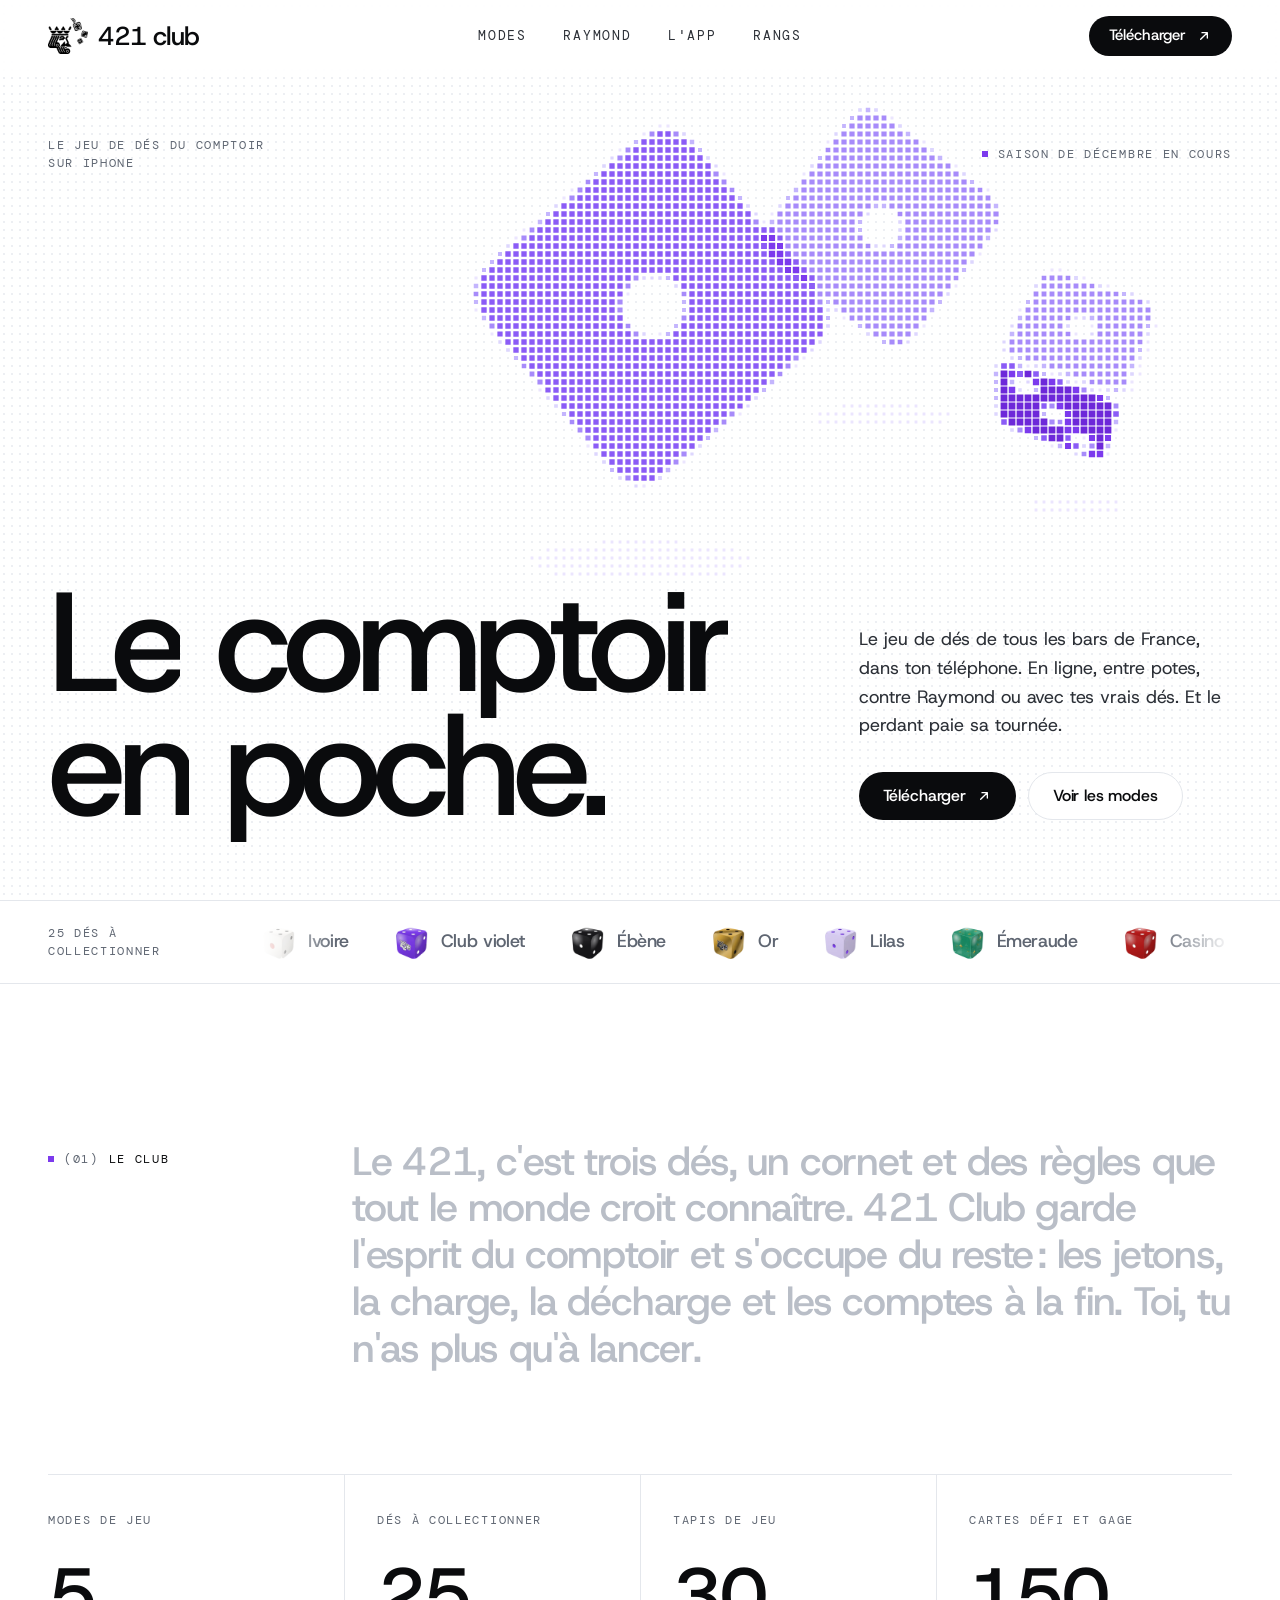
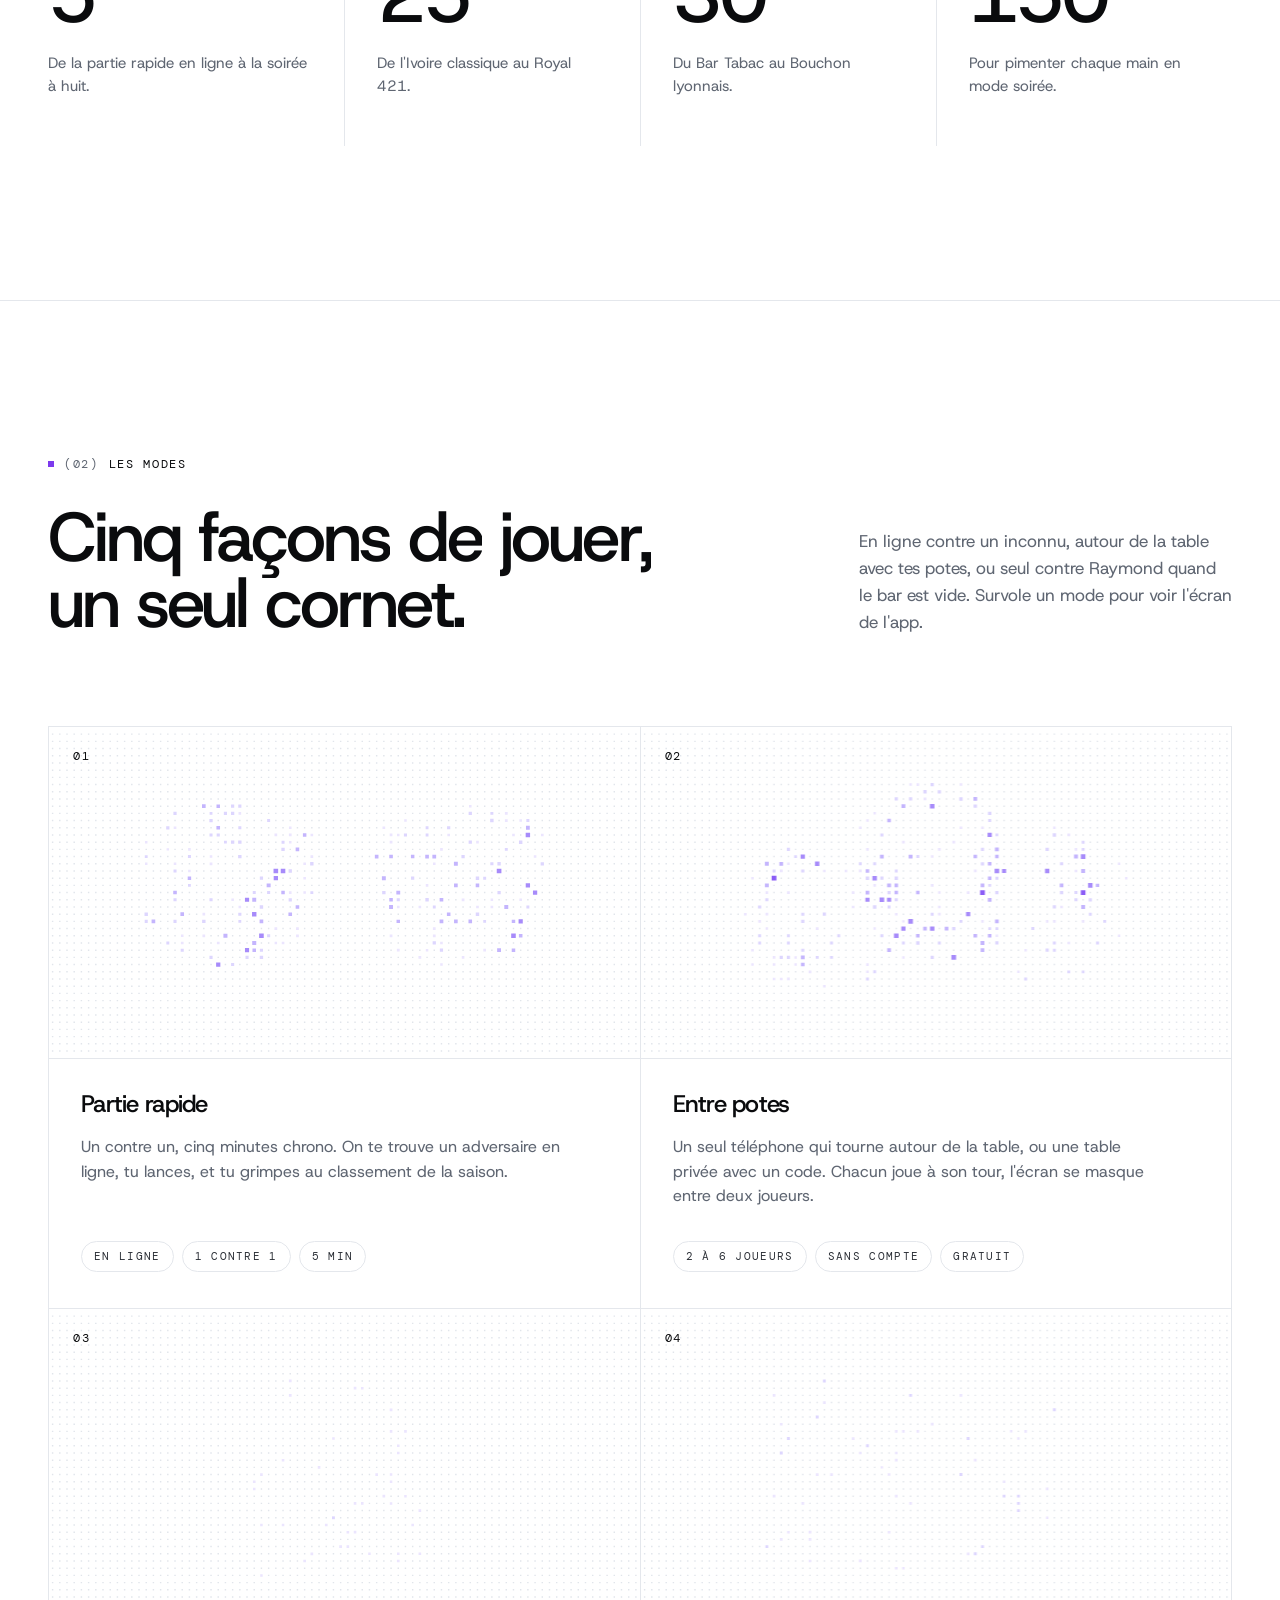
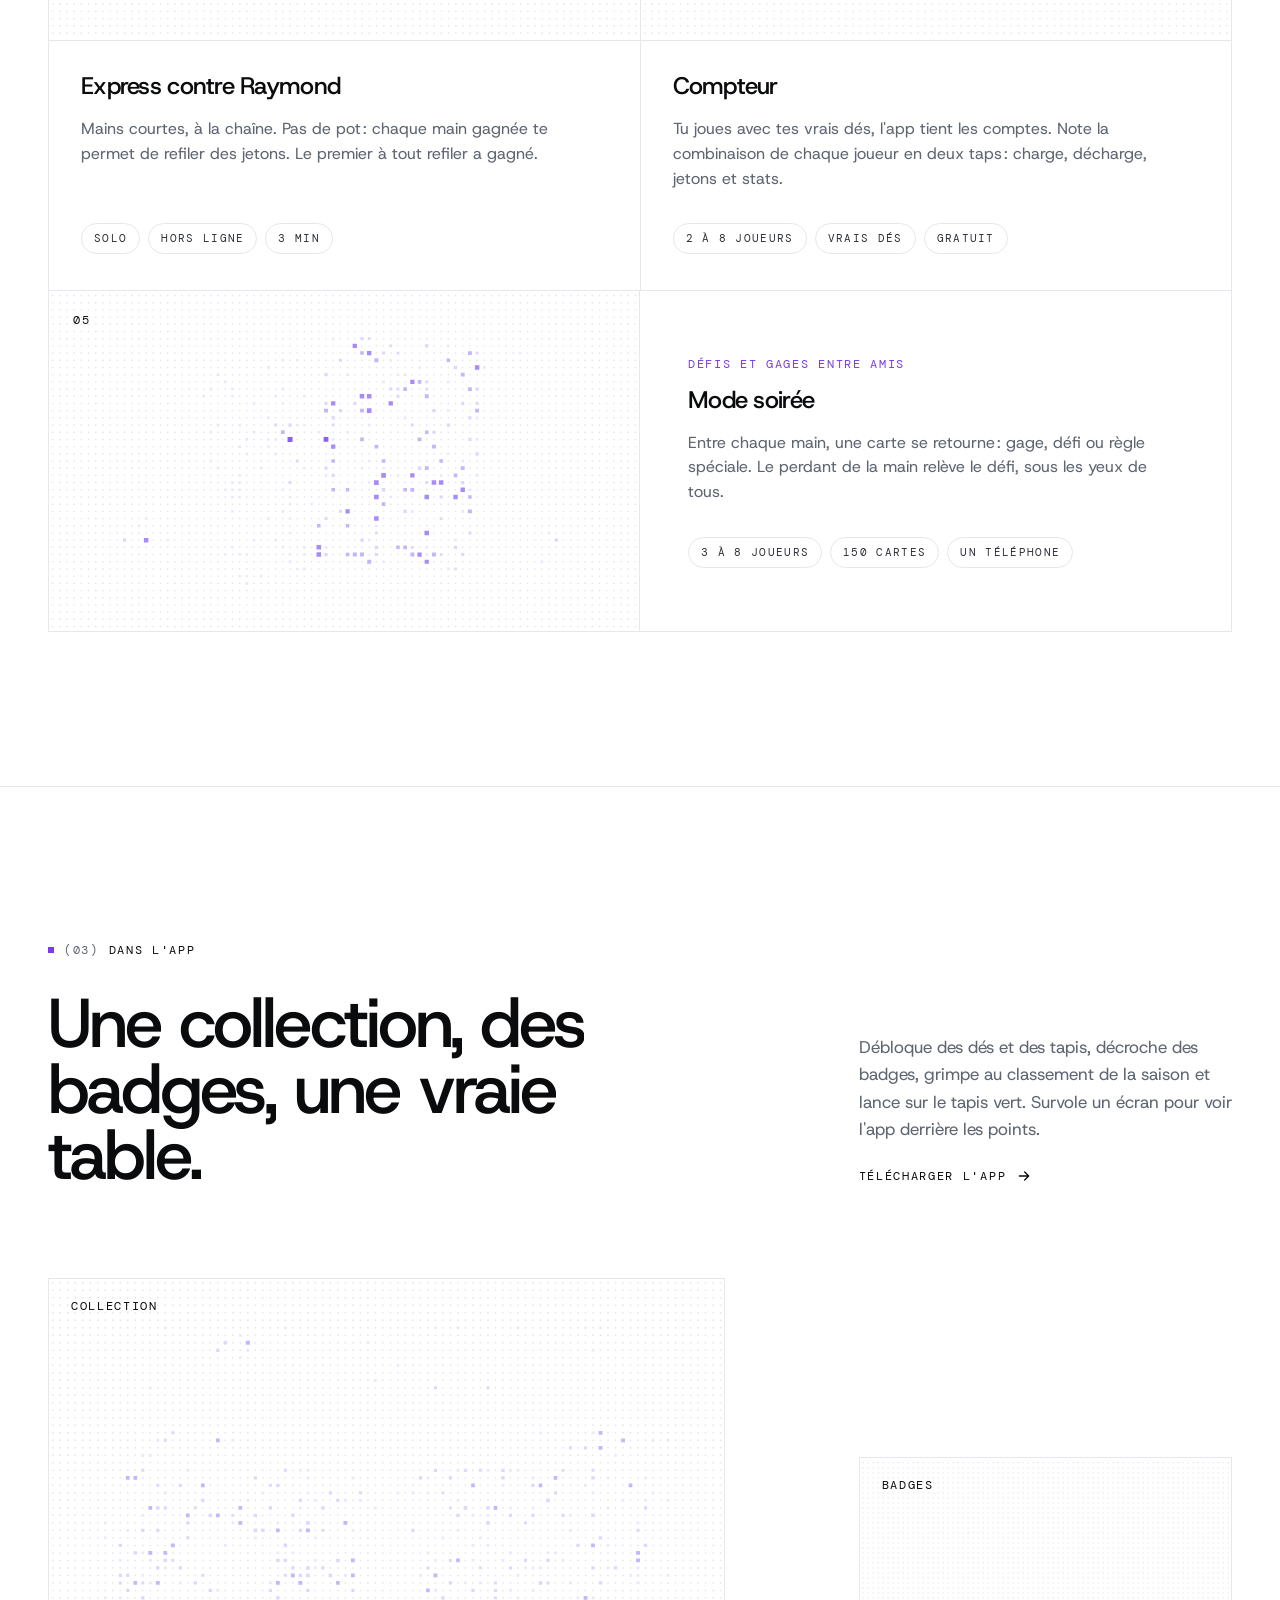
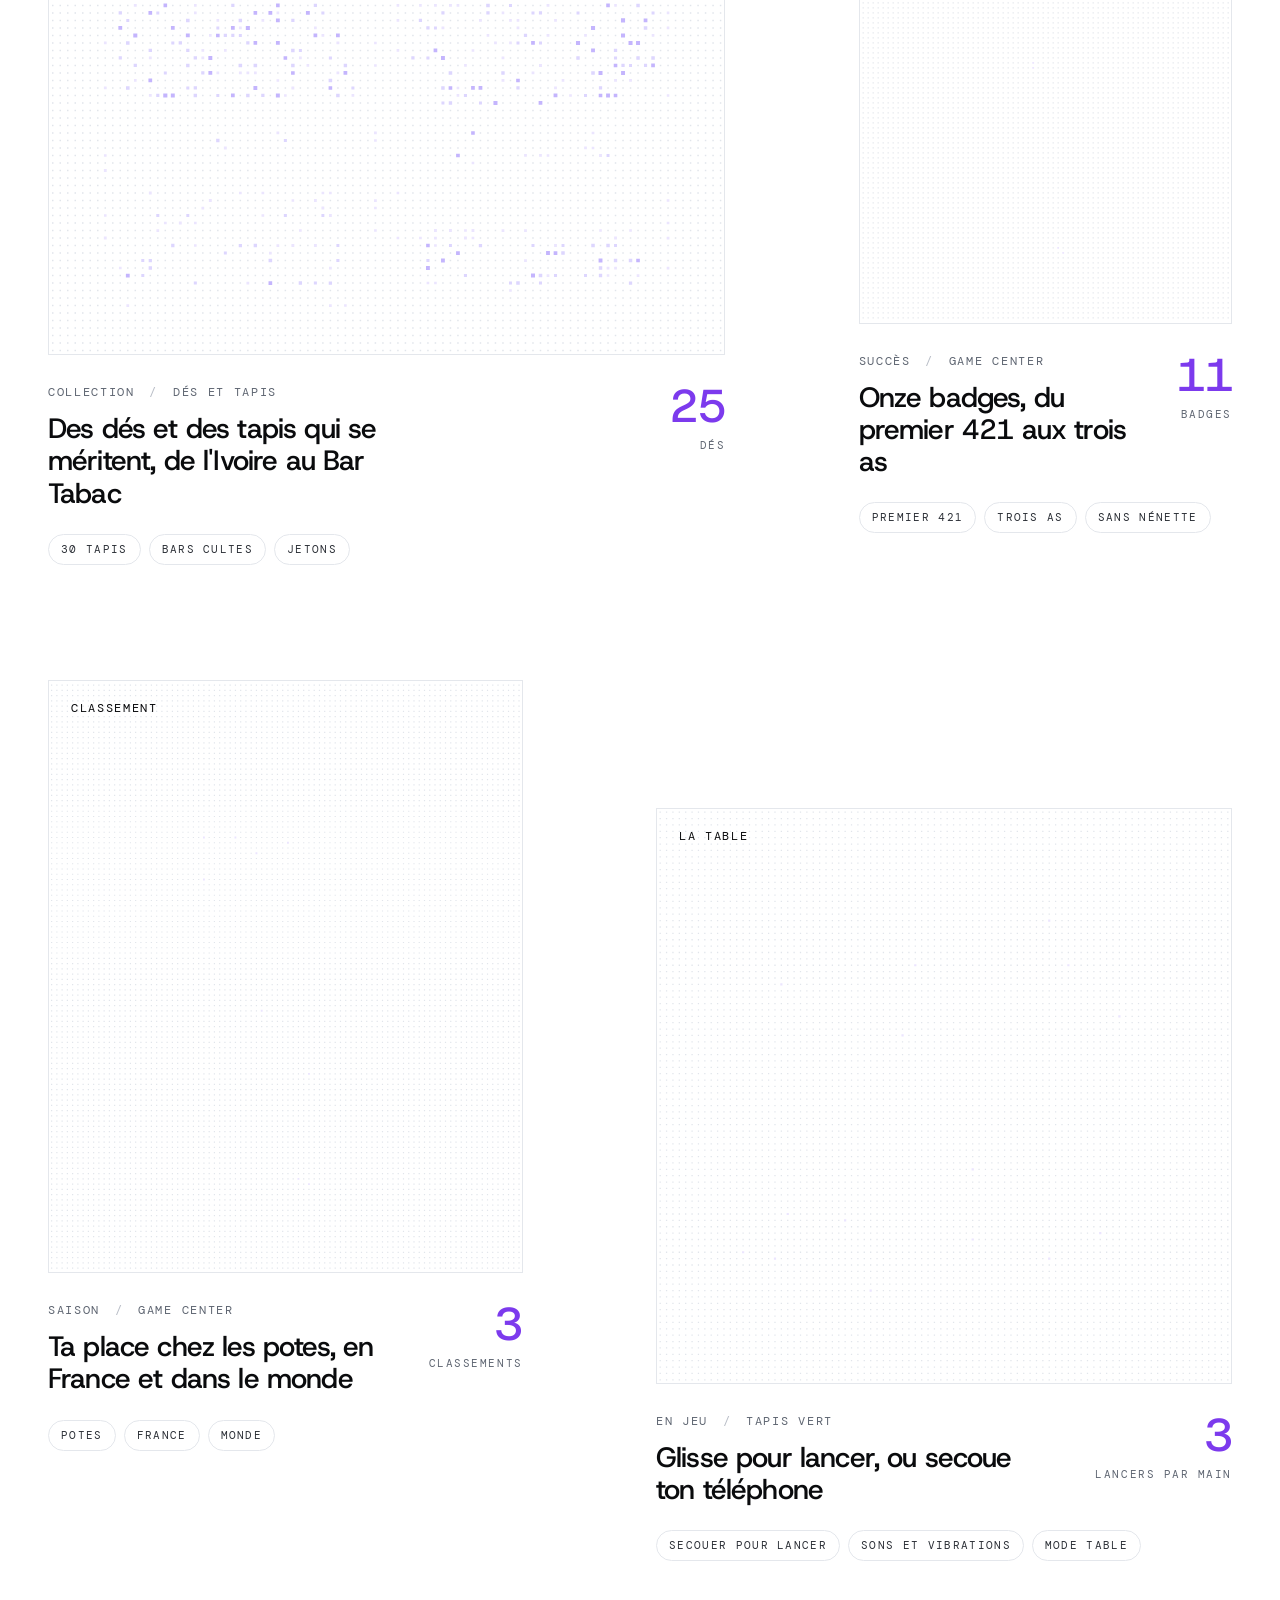
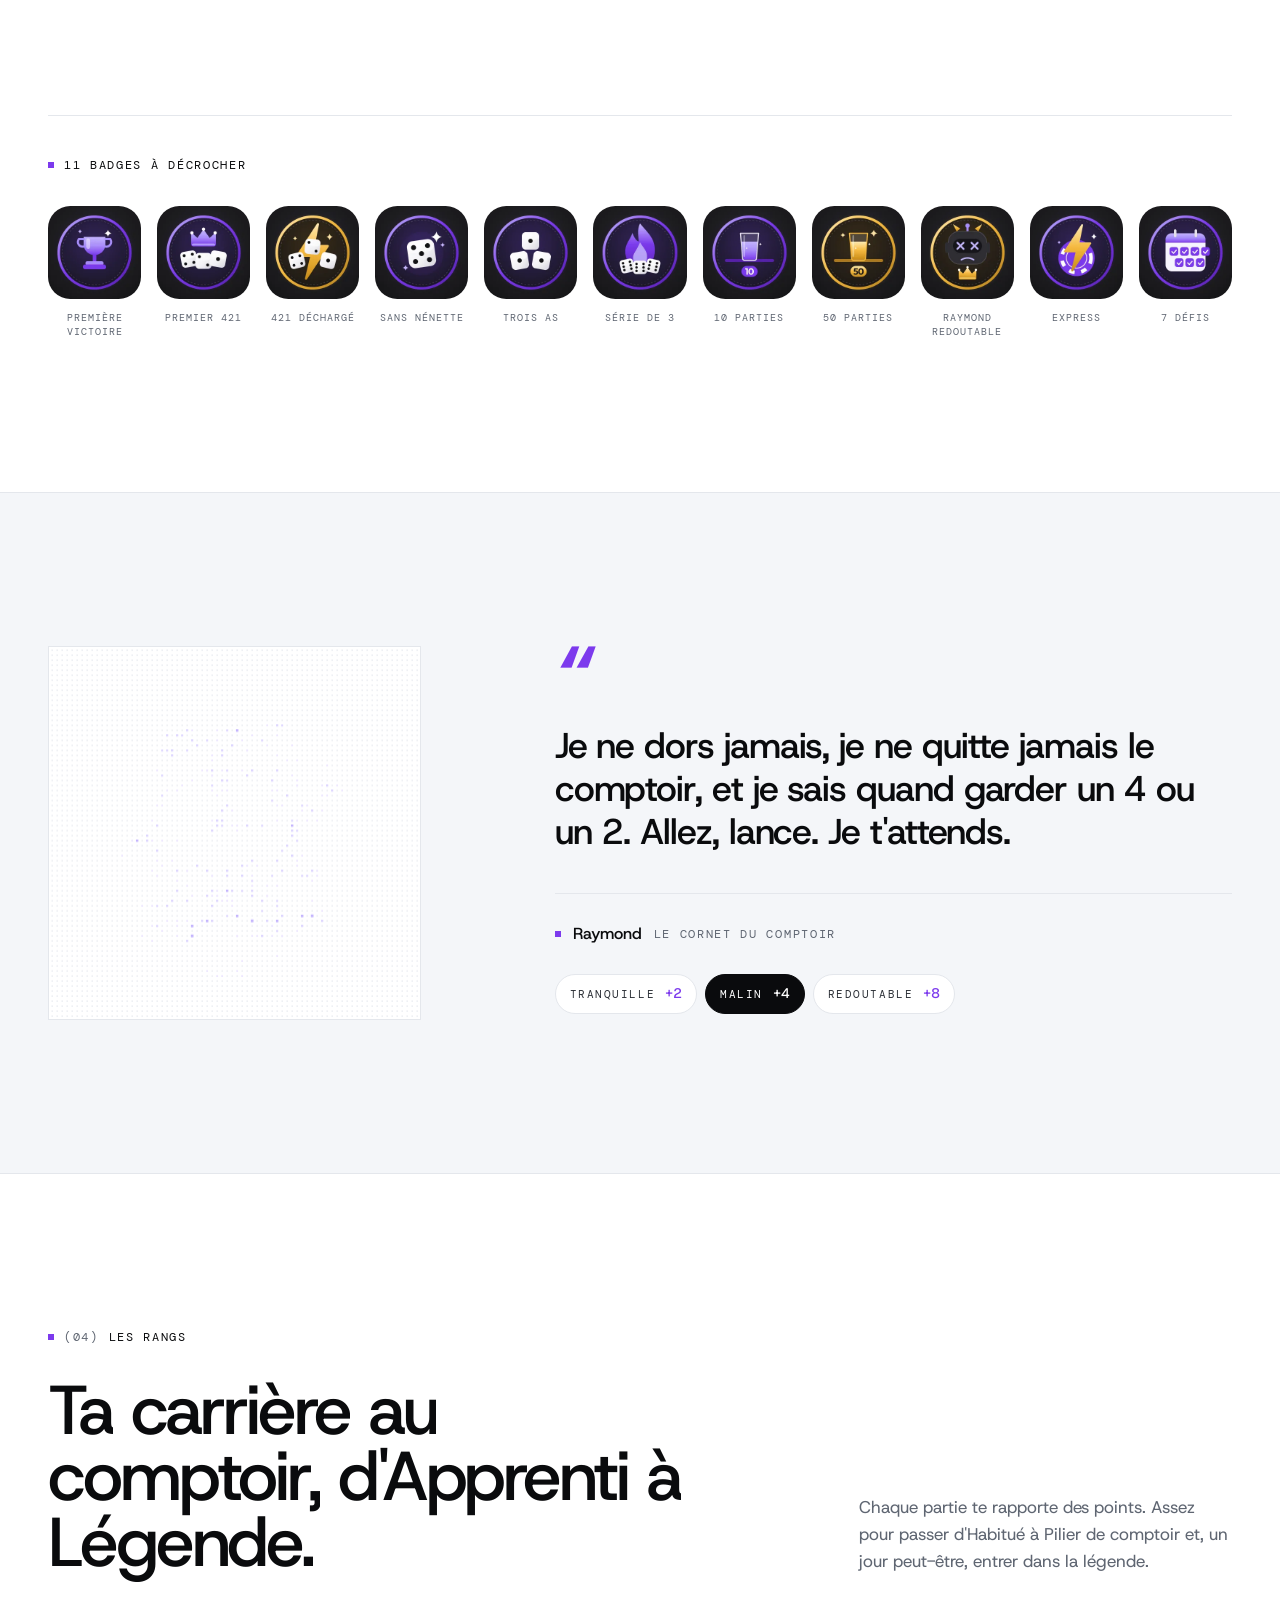
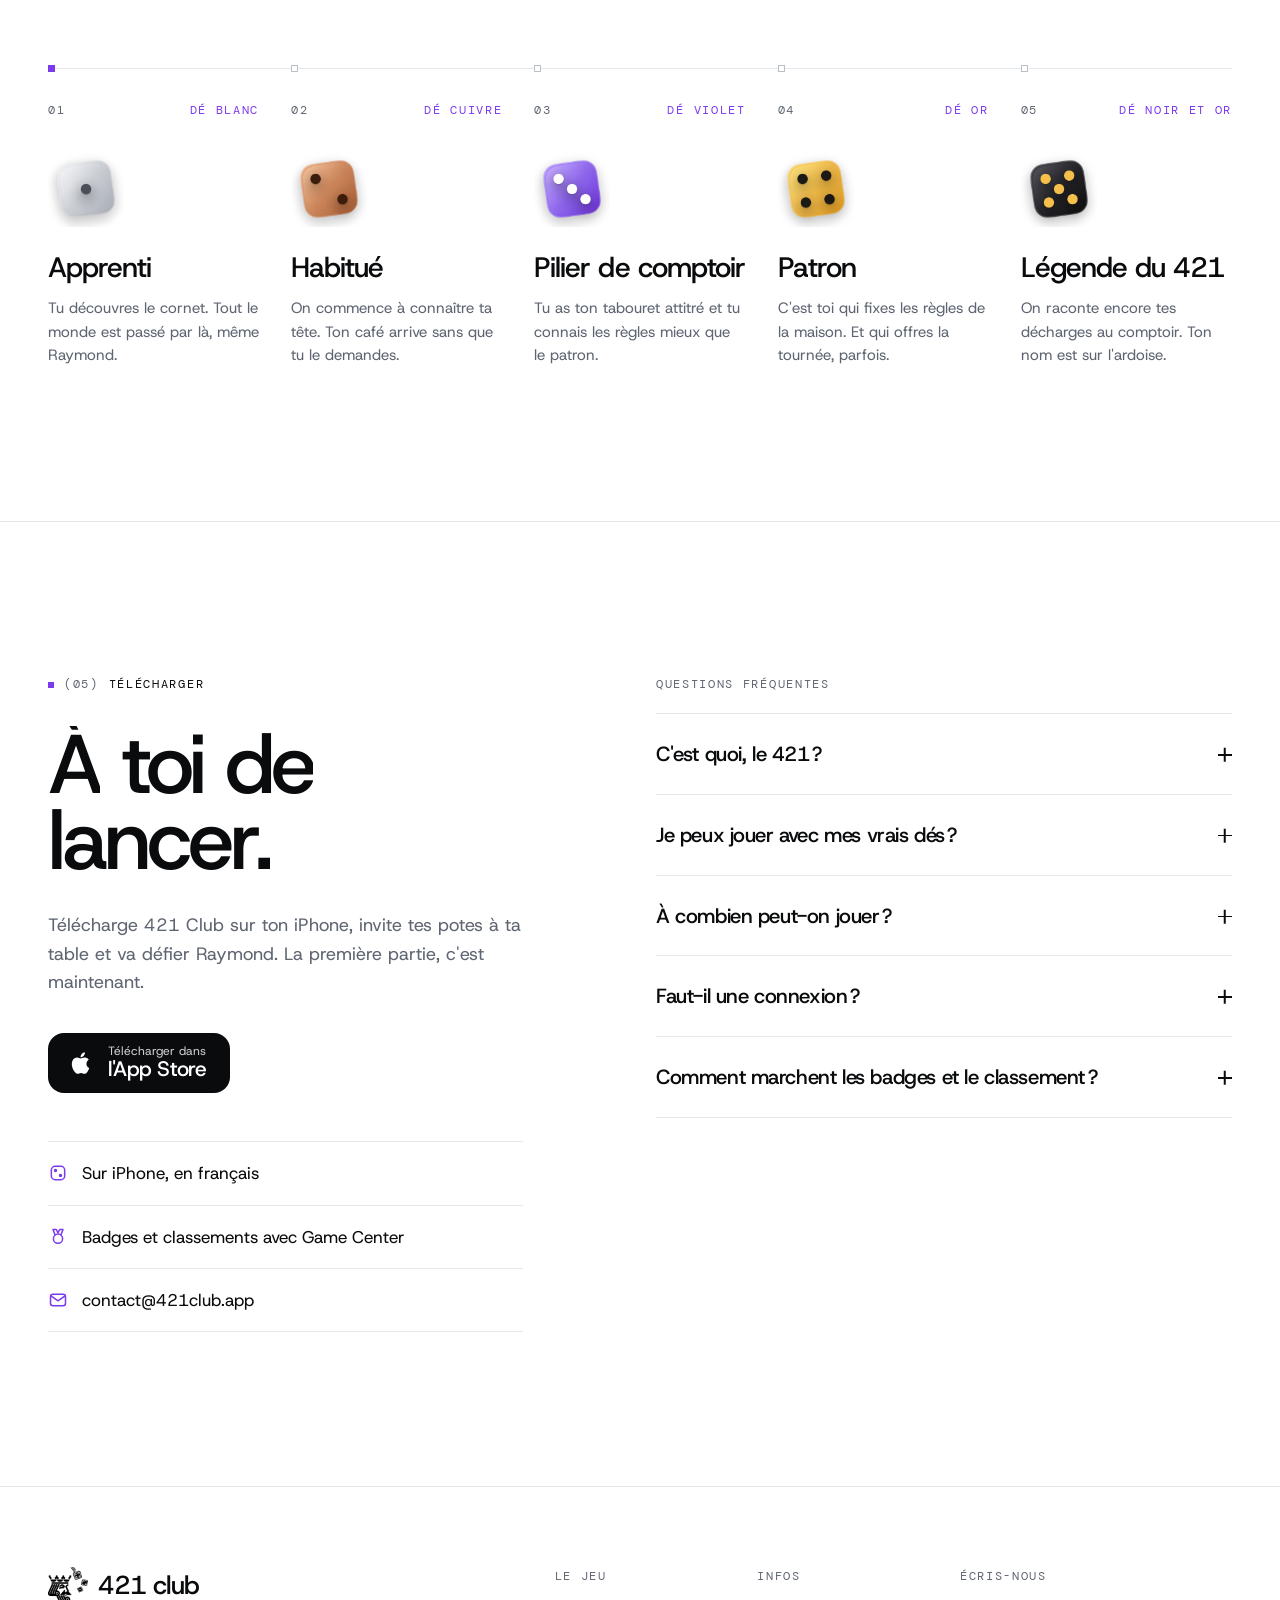
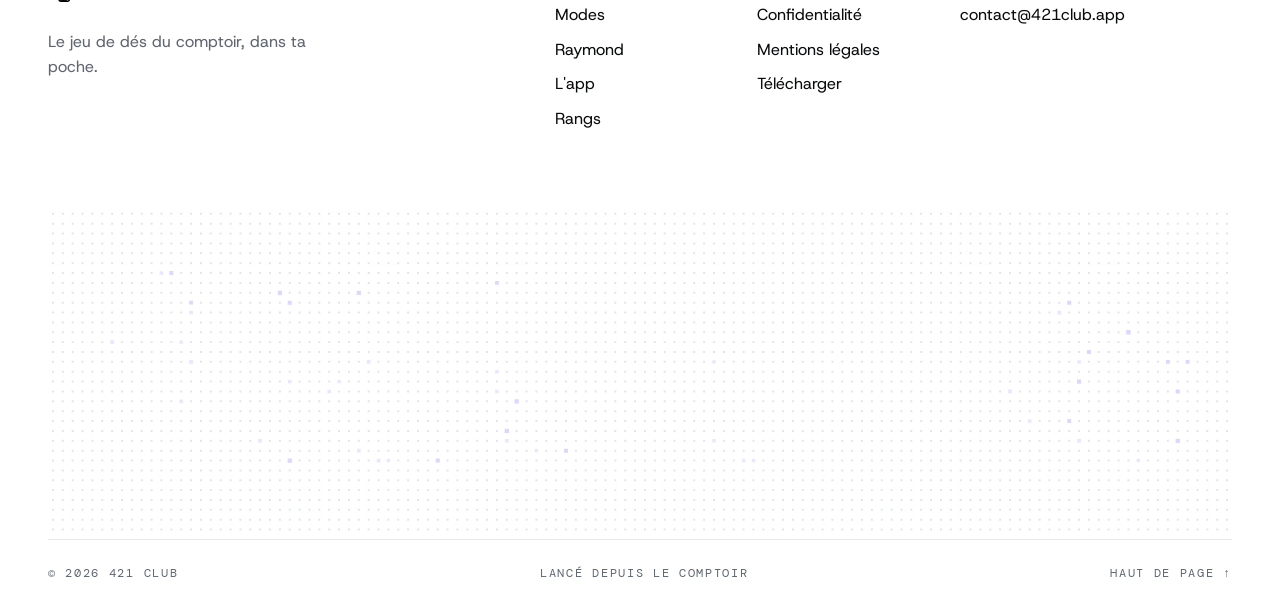
==== index.html @ b101fc60 "Site vitrine 421 Club Site statique basé sur la structure du template Onda : hero en dés 4-2-1 rendu" ====
<!DOCTYPE html>
<html lang="fr">
<head>
  <meta charset="utf-8">
  <meta name="viewport" content="width=device-width, initial-scale=1">
  <title>421 Club · Le jeu de dés du comptoir, dans ta poche</title>
  <meta name="description" content="421 Club, c'est le jeu de dés de tous les comptoirs de France sur iPhone. En ligne, entre potes, contre Raymond ou avec tes vrais dés.">
  <meta property="og:title" content="421 Club · Le comptoir en poche">
  <meta property="og:description" content="Le jeu de dés de tous les comptoirs de France, sur iPhone. En ligne, entre potes, contre Raymond ou avec tes vrais dés.">
  <meta property="og:type" content="website">
  <meta property="og:image" content="assets/img/og-icone.png">
  <meta name="twitter:card" content="summary_large_image">
  <meta name="theme-color" content="#ffffff">
  <link rel="icon" href="assets/img/favicon.png" type="image/png">
  <link rel="apple-touch-icon" href="assets/img/apple-touch-icon.png">
  <link rel="preconnect" href="https://fonts.googleapis.com">
  <link rel="preconnect" href="https://fonts.gstatic.com" crossorigin>
  <link href="https://fonts.googleapis.com/css2?family=DM+Mono:wght@400;500&family=Host+Grotesk:wght@400;500;600&display=swap" rel="stylesheet">
  <link rel="stylesheet" href="assets/css/style.css?v=5">
  <script>document.documentElement.classList.add('js')</script>
</head>
<body>

  <!-- ============ EN-TÊTE ============ -->
  <header class="site-header" id="header">
    <div class="container header-inner">
      <a href="#top" class="brand" aria-label="421 Club, retour en haut">
        <img src="assets/img/logo-421.webp" alt="" width="40" height="35">
        <span>421 club</span>
      </a>
      <nav aria-label="Principale" class="nav-main">
        <a href="#modes">Modes</a>
        <a href="#raymond">Raymond</a>
        <a href="#app">L'app</a>
        <a href="#rangs">Rangs</a>
      </nav>
      <a href="#telecharger" class="btn btn-dark btn-sm header-cta">
        Télécharger
        <svg viewBox="0 0 24 24" aria-hidden="true"><path d="M7 17L17 7M9 7h8v8"/></svg>
      </a>
      <button class="menu-toggle" aria-expanded="false" aria-controls="mobile-nav" aria-label="Ouvrir le menu">
        <span></span><span></span>
      </button>
    </div>
    <nav aria-label="Mobile" class="nav-mobile" id="mobile-nav">
      <a href="#modes">Modes</a>
      <a href="#raymond">Raymond</a>
      <a href="#app">L'app</a>
      <a href="#rangs">Rangs</a>
      <a href="#telecharger" class="btn btn-dark">Télécharger
        <svg viewBox="0 0 24 24" aria-hidden="true"><path d="M7 17L17 7M9 7h8v8"/></svg>
      </a>
    </nav>
  </header>

  <main>

    <!-- ============ HERO ============ -->
    <section id="top" class="hero">
      <canvas class="ht hero-canvas" data-ht="hero" aria-hidden="true"></canvas>
      <div class="container hero-inner">
        <div class="hero-meta">
          <p class="mono">Le jeu de dés du comptoir<br>Sur iPhone</p>
          <p class="mono hero-status"><span class="dot-square"></span><span id="season-label">Saison en cours</span></p>
        </div>
        <div class="hero-bottom">
          <h1 class="hero-title split">Le comptoir<br>en poche.</h1>
          <div class="hero-side reveal">
            <p class="lead">Le jeu de dés de tous les bars de France, dans ton téléphone. En ligne, entre potes, contre Raymond ou avec tes vrais dés. Et le perdant paie sa tournée.</p>
            <div class="btn-row">
              <a href="#telecharger" class="btn btn-dark">Télécharger
                <svg viewBox="0 0 24 24" aria-hidden="true"><path d="M7 17L17 7M9 7h8v8"/></svg>
              </a>
              <a href="#modes" class="btn btn-outline">Voir les modes</a>
            </div>
          </div>
        </div>
      </div>
    </section>

    <!-- ============ BANDEAU DÉS ============ -->
    <section class="marquee-band" aria-label="La collection de dés">
      <div class="container marquee-wrap">
        <p class="mono marquee-label">25 dés à collectionner</p>
        <div class="marquee" aria-hidden="true">
          <div class="marquee-track">
            <span class="die-chip"><img src="assets/img/des/de-ivoire.webp" alt="">Ivoire</span>
            <span class="die-chip"><img src="assets/img/des/de-club-violet.webp" alt="">Club violet</span>
            <span class="die-chip"><img src="assets/img/des/de-ebene.webp" alt="">Ébène</span>
            <span class="die-chip"><img src="assets/img/des/de-or.webp" alt="">Or</span>
            <span class="die-chip"><img src="assets/img/des/de-lilas.webp" alt="">Lilas</span>
            <span class="die-chip"><img src="assets/img/des/de-emeraude.webp" alt="">Émeraude</span>
            <span class="die-chip"><img src="assets/img/des/de-casino.webp" alt="">Casino</span>
            <span class="die-chip"><img src="assets/img/des/de-royal-421.webp" alt="">Royal 421</span>
            <span class="die-chip"><img src="assets/img/des/de-cristal.webp" alt="">Cristal</span>
            <span class="die-chip"><img src="assets/img/des/de-marbre-noir.webp" alt="">Marbre noir</span>
            <span class="die-chip"><img src="assets/img/des/de-cobalt.webp" alt="">Cobalt</span>
            <span class="die-chip"><img src="assets/img/des/de-nacre-rosee.webp" alt="">Nacre rosée</span>
            <span class="die-chip"><img src="assets/img/des/de-lettre-d-or.webp" alt="">Lettre d'or</span>
            <span class="die-chip"><img src="assets/img/des/de-jade.webp" alt="">Jade</span>
            <span class="die-chip"><img src="assets/img/des/de-raymond.webp" alt="">Raymond</span>
            <span class="die-chip"><img src="assets/img/des/de-opale.webp" alt="">Opale</span>
            <span class="die-chip"><img src="assets/img/des/de-amethyste.webp" alt="">Améthyste</span>
            <span class="die-chip"><img src="assets/img/des/de-chrome.webp" alt="">Chrome</span>
            <span class="die-chip"><img src="assets/img/des/de-or-rose.webp" alt="">Or rose</span>
            <span class="die-chip"><img src="assets/img/des/de-perle-noire.webp" alt="">Perle noire</span>
            <span class="die-chip"><img src="assets/img/des/de-fume.webp" alt="">Fumé</span>
            <span class="die-chip"><img src="assets/img/des/de-marbre-blanc.webp" alt="">Marbre blanc</span>
            <span class="die-chip"><img src="assets/img/des/de-canon-de-fusil.webp" alt="">Canon de fusil</span>
            <span class="die-chip"><img src="assets/img/des/de-nacre-blanche.webp" alt="">Nacre blanche</span>
            <span class="die-chip"><img src="assets/img/des/de-club-noir.webp" alt="">Club noir</span>
          </div>
        </div>
      </div>
    </section>

    <!-- ============ (01) LE CLUB ============ -->
    <section id="club" class="section">
      <div class="container">
        <div class="club-grid">
          <p class="eyebrow"><span class="dot-square"></span><span class="eyebrow-num">(01)</span> Le club</p>
          <p class="club-text scrub" data-scrub>Le 421, c'est trois dés, un cornet et des règles que tout le monde croit connaître. 421 Club garde l'esprit du comptoir et s'occupe du reste&nbsp;: les jetons, la charge, la décharge et les comptes à la fin. Toi, tu n'as plus qu'à lancer.</p>
        </div>
        <div class="stats">
          <div class="stat reveal">
            <p class="mono stat-label">Modes de jeu</p>
            <p class="stat-num" data-count="5">5</p>
            <p class="stat-desc">De la partie rapide en ligne à la soirée à huit.</p>
          </div>
          <div class="stat reveal">
            <p class="mono stat-label">Dés à collectionner</p>
            <p class="stat-num" data-count="25">25</p>
            <p class="stat-desc">De l'Ivoire classique au Royal 421.</p>
          </div>
          <div class="stat reveal">
            <p class="mono stat-label">Tapis de jeu</p>
            <p class="stat-num" data-count="30">30</p>
            <p class="stat-desc">Du Bar Tabac au Bouchon lyonnais.</p>
          </div>
          <div class="stat reveal">
            <p class="mono stat-label">Cartes défi et gage</p>
            <p class="stat-num" data-count="150">150</p>
            <p class="stat-desc">Pour pimenter chaque main en mode soirée.</p>
          </div>
        </div>
      </div>
    </section>

    <!-- ============ (02) LES MODES ============ -->
    <section id="modes" class="section section-border">
      <div class="container">
        <div class="section-head">
          <div>
            <p class="eyebrow"><span class="dot-square"></span><span class="eyebrow-num">(02)</span> Les modes</p>
            <h2 class="h2 split">Cinq façons de jouer, un seul cornet.</h2>
          </div>
          <p class="section-intro reveal">En ligne contre un inconnu, autour de la table avec tes potes, ou seul contre Raymond quand le bar est vide. Survole un mode pour voir l'écran de l'app.</p>
        </div>

        <div class="modes-grid">
          <article class="mode-card reveal">
            <div class="mode-art">
              <span class="mono card-num">01</span>
              <canvas class="ht" data-ht="dice" data-faces="4,2" aria-hidden="true"></canvas>
              <img class="reveal-img" src="assets/img/modes/partie-rapide.webp" alt="La tuile Partie rapide dans l'app 421 Club" loading="lazy">
            </div>
            <div class="mode-body">
              <h3 class="h3">Partie rapide</h3>
              <p>Un contre un, cinq minutes chrono. On te trouve un adversaire en ligne, tu lances, et tu grimpes au classement de la saison.</p>
              <ul class="tags"><li>En ligne</li><li>1 contre 1</li><li>5 min</li></ul>
            </div>
          </article>

          <article class="mode-card reveal">
            <div class="mode-art">
              <span class="mono card-num">02</span>
              <canvas class="ht" data-ht="avatars" data-srcs="assets/img/avatars/avatar-marc.webp,assets/img/avatars/avatar-karim.webp,assets/img/avatars/avatar-ines.webp" aria-hidden="true"></canvas>
              <img class="reveal-img" src="assets/img/modes/entre-potes.webp" alt="La tuile Entre potes dans l'app 421 Club" loading="lazy">
            </div>
            <div class="mode-body">
              <h3 class="h3">Entre potes</h3>
              <p>Un seul téléphone qui tourne autour de la table, ou une table privée avec un code. Chacun joue à son tour, l'écran se masque entre deux joueurs.</p>
              <ul class="tags"><li>2 à 6 joueurs</li><li>Sans compte</li><li>Gratuit</li></ul>
            </div>
          </article>

          <article class="mode-card reveal">
            <div class="mode-art">
              <span class="mono card-num">03</span>
              <canvas class="ht" data-ht="image" data-src="assets/img/raymond/raymond-lance.webp" data-bob="1" aria-hidden="true"></canvas>
              <img class="reveal-img" src="assets/img/modes/express.webp" alt="La tuile Express contre Raymond dans l'app 421 Club" loading="lazy">
            </div>
            <div class="mode-body">
              <h3 class="h3">Express contre Raymond</h3>
              <p>Mains courtes, à la chaîne. Pas de pot&nbsp;: chaque main gagnée te permet de refiler des jetons. Le premier à tout refiler a gagné.</p>
              <ul class="tags"><li>Solo</li><li>Hors ligne</li><li>3 min</li></ul>
            </div>
          </article>

          <article class="mode-card reveal">
            <div class="mode-art">
              <span class="mono card-num">04</span>
              <canvas class="ht" data-ht="tally" aria-hidden="true"></canvas>
              <img class="reveal-img" src="assets/img/modes/compteur.webp" alt="La tuile Compteur dans l'app 421 Club" loading="lazy">
            </div>
            <div class="mode-body">
              <h3 class="h3">Compteur</h3>
              <p>Tu joues avec tes vrais dés, l'app tient les comptes. Note la combinaison de chaque joueur en deux taps&nbsp;: charge, décharge, jetons et stats.</p>
              <ul class="tags"><li>2 à 8 joueurs</li><li>Vrais dés</li><li>Gratuit</li></ul>
            </div>
          </article>

          <article class="mode-card mode-card-wide reveal">
            <div class="mode-art">
              <span class="mono card-num">05</span>
              <canvas class="ht" data-ht="cards" aria-hidden="true"></canvas>
              <img class="reveal-img" src="assets/img/modes/mode-soiree.webp" alt="La tuile Mode soirée dans l'app 421 Club" loading="lazy">
            </div>
            <div class="mode-body">
              <p class="mono badge-new">Défis et gages entre amis</p>
              <h3 class="h3">Mode soirée</h3>
              <p>Entre chaque main, une carte se retourne&nbsp;: gage, défi ou règle spéciale. Le perdant de la main relève le défi, sous les yeux de tous.</p>
              <ul class="tags"><li>3 à 8 joueurs</li><li>150 cartes</li><li>Un téléphone</li></ul>
            </div>
          </article>
        </div>
      </div>
    </section>

    <!-- ============ (03) DANS L'APP ============ -->
    <section id="app" class="section section-border">
      <div class="container">
        <div class="section-head">
          <div>
            <p class="eyebrow"><span class="dot-square"></span><span class="eyebrow-num">(03)</span> Dans l'app</p>
            <h2 class="h2 split">Une collection, des badges, une vraie table.</h2>
          </div>
          <div class="section-intro reveal">
            <p>Débloque des dés et des tapis, décroche des badges, grimpe au classement de la saison et lance sur le tapis vert. <span class="hover-hint">Survole</span><span class="touch-hint">Fais défiler</span> un écran pour voir l'app derrière les points.</p>
            <a href="#telecharger" class="link-arrow mono">Télécharger l'app
              <svg viewBox="0 0 24 24" aria-hidden="true"><path d="M5 12h14M13 6l6 6-6 6"/></svg>
            </a>
          </div>
        </div>

        <div class="work-grid">
          <article class="work-card work-a reveal">
            <div class="work-art">
              <span class="mono card-num">Collection</span>
              <canvas class="ht" data-ht="screens" data-srcs="assets/img/ecrans/mes-des.webp,assets/img/ecrans/tapis.webp" aria-hidden="true"></canvas>
              <div class="reveal-screens">
                <img src="assets/img/ecrans/mes-des.webp" alt="Écran Mes dés : le dé Ivoire, famille Classique" loading="lazy">
                <img src="assets/img/ecrans/tapis.webp" alt="Écran Tapis : le tapis Bar Tabac, collection Bars cultes" loading="lazy">
              </div>
            </div>
            <div class="work-meta">
              <div>
                <p class="mono work-cat">Collection <span>/</span> Dés et tapis</p>
                <h3 class="h3 work-title">Des dés et des tapis qui se méritent, de l'Ivoire au Bar Tabac</h3>
              </div>
              <div class="work-metric"><p class="metric">25</p><p class="mono">Dés</p></div>
            </div>
            <ul class="tags"><li>30 tapis</li><li>Bars cultes</li><li>Jetons</li></ul>
          </article>

          <article class="work-card work-b reveal">
            <div class="work-art">
              <span class="mono card-num">Badges</span>
              <canvas class="ht" data-ht="screens" data-srcs="assets/img/ecrans/badges.webp" aria-hidden="true"></canvas>
              <div class="reveal-screens">
                <img src="assets/img/ecrans/badges.webp" alt="Écran Badges : prochain badge Première victoire, synchronisé avec Game Center" loading="lazy">
              </div>
            </div>
            <div class="work-meta">
              <div>
                <p class="mono work-cat">Succès <span>/</span> Game Center</p>
                <h3 class="h3 work-title">Onze badges, du premier 421 aux trois as</h3>
              </div>
              <div class="work-metric"><p class="metric">11</p><p class="mono">Badges</p></div>
            </div>
            <ul class="tags"><li>Premier 421</li><li>Trois as</li><li>Sans nénette</li></ul>
          </article>

          <article class="work-card work-c reveal">
            <div class="work-art">
              <span class="mono card-num">Classement</span>
              <canvas class="ht" data-ht="screens" data-srcs="assets/img/ecrans/classement.webp" aria-hidden="true"></canvas>
              <div class="reveal-screens">
                <img src="assets/img/ecrans/classement.webp" alt="Écran Classement : rang Habitué, 1000 points, classements Potes, France et Monde" loading="lazy">
              </div>
            </div>
            <div class="work-meta">
              <div>
                <p class="mono work-cat">Saison <span>/</span> Game Center</p>
                <h3 class="h3 work-title">Ta place chez les potes, en France et dans le monde</h3>
              </div>
              <div class="work-metric"><p class="metric">3</p><p class="mono">Classements</p></div>
            </div>
            <ul class="tags"><li>Potes</li><li>France</li><li>Monde</li></ul>
          </article>

          <article class="work-card work-d reveal">
            <div class="work-art">
              <span class="mono card-num">La table</span>
              <canvas class="ht" data-ht="screens" data-srcs="assets/img/ecrans/table-de-jeu.webp,assets/img/ecrans/lancer.webp" aria-hidden="true"></canvas>
              <div class="reveal-screens">
                <img src="assets/img/ecrans/table-de-jeu.webp" alt="Écran de jeu : trois dés sur le tapis vert, premier lancer contre Raymond" loading="lazy">
                <img src="assets/img/ecrans/lancer.webp" alt="Écran de jeu : deuxième lancer, glisse pour relancer" loading="lazy">
              </div>
            </div>
            <div class="work-meta">
              <div>
                <p class="mono work-cat">En jeu <span>/</span> Tapis vert</p>
                <h3 class="h3 work-title">Glisse pour lancer, ou secoue ton téléphone</h3>
              </div>
              <div class="work-metric"><p class="metric">3</p><p class="mono">Lancers par main</p></div>
            </div>
            <ul class="tags"><li>Secouer pour lancer</li><li>Sons et vibrations</li><li>Mode table</li></ul>
          </article>
        </div>

        <div class="badges-strip">
          <p class="mono badges-label"><span class="dot-square"></span>11 badges à décrocher</p>
          <ul class="badges-list">
            <li class="reveal"><img src="assets/img/badges/premiere-victoire.webp" alt="" loading="lazy"><span class="mono">Première victoire</span></li>
            <li class="reveal"><img src="assets/img/badges/premier-421.webp" alt="" loading="lazy"><span class="mono">Premier 421</span></li>
            <li class="reveal"><img src="assets/img/badges/421-decharge.webp" alt="" loading="lazy"><span class="mono">421 déchargé</span></li>
            <li class="reveal"><img src="assets/img/badges/sans-nenette.webp" alt="" loading="lazy"><span class="mono">Sans nénette</span></li>
            <li class="reveal"><img src="assets/img/badges/trois-as.webp" alt="" loading="lazy"><span class="mono">Trois as</span></li>
            <li class="reveal"><img src="assets/img/badges/serie-3.webp" alt="" loading="lazy"><span class="mono">Série de 3</span></li>
            <li class="reveal"><img src="assets/img/badges/parties-10.webp" alt="" loading="lazy"><span class="mono">10 parties</span></li>
            <li class="reveal"><img src="assets/img/badges/parties-50.webp" alt="" loading="lazy"><span class="mono">50 parties</span></li>
            <li class="reveal"><img src="assets/img/badges/raymond-redoutable.webp" alt="" loading="lazy"><span class="mono">Raymond redoutable</span></li>
            <li class="reveal"><img src="assets/img/badges/express.webp" alt="" loading="lazy"><span class="mono">Express</span></li>
            <li class="reveal"><img src="assets/img/badges/defis-7.webp" alt="" loading="lazy"><span class="mono">7 défis</span></li>
          </ul>
        </div>
      </div>
    </section>

    <!-- ============ RAYMOND ============ -->
    <section id="raymond" class="section quote-section" aria-label="Raymond, le cornet du comptoir">
      <div class="container quote-grid">
        <div class="quote-art reveal">
          <canvas class="ht" data-ht="cycle" data-srcs="assets/img/raymond/raymond-neutre.webp,assets/img/raymond/raymond-lance.webp,assets/img/raymond/raymond-content.webp,assets/img/raymond/raymond-triste.webp" aria-hidden="true"></canvas>
          <img class="reveal-img" src="assets/img/raymond/raymond-content.webp" alt="Raymond, la mascotte de 421 Club : un cornet à dés violet à moustache" loading="lazy">
        </div>
        <div class="quote-body">
          <p class="quote-mark" aria-hidden="true">“</p>
          <blockquote class="quote-text reveal">
            Je ne dors jamais, je ne quitte jamais le comptoir, et je sais quand garder un 4 ou un 2. Allez, lance. Je t'attends.
          </blockquote>
          <div class="quote-author reveal">
            <span class="dot-square"></span>
            <span class="quote-name">Raymond</span>
            <span class="mono">Le cornet du comptoir</span>
          </div>
          <ul class="levels reveal" aria-label="Niveaux de Raymond">
            <li><span class="mono">Tranquille</span><span class="lvl-pts">+2</span></li>
            <li class="is-active"><span class="mono">Malin</span><span class="lvl-pts">+4</span></li>
            <li><span class="mono">Redoutable</span><span class="lvl-pts">+8</span></li>
          </ul>
        </div>
      </div>
    </section>

    <!-- ============ (04) LES RANGS ============ -->
    <section id="rangs" class="section section-border">
      <div class="container">
        <div class="section-head">
          <div>
            <p class="eyebrow"><span class="dot-square"></span><span class="eyebrow-num">(04)</span> Les rangs</p>
            <h2 class="h2 split">Ta carrière au comptoir, d'Apprenti à Légende.</h2>
          </div>
          <p class="section-intro reveal">Chaque partie te rapporte des points. Assez pour passer d'Habitué à Pilier de comptoir et, un jour peut-être, entrer dans la légende.</p>
        </div>

        <div class="timeline" data-timeline>
          <div class="timeline-line"><span class="timeline-fill"></span></div>
          <ol class="steps">
            <li class="step">
              <span class="step-node"></span>
              <div class="step-top mono"><span>01</span><span class="accent">Dé blanc</span></div>
              <img class="step-img" src="assets/img/rangs/rang-1.webp" alt="" loading="lazy">
              <h3 class="h3">Apprenti</h3>
              <p>Tu découvres le cornet. Tout le monde est passé par là, même Raymond.</p>
            </li>
            <li class="step">
              <span class="step-node"></span>
              <div class="step-top mono"><span>02</span><span class="accent">Dé cuivre</span></div>
              <img class="step-img" src="assets/img/rangs/rang-2.webp" alt="" loading="lazy">
              <h3 class="h3">Habitué</h3>
              <p>On commence à connaître ta tête. Ton café arrive sans que tu le demandes.</p>
            </li>
            <li class="step">
              <span class="step-node"></span>
              <div class="step-top mono"><span>03</span><span class="accent">Dé violet</span></div>
              <img class="step-img" src="assets/img/rangs/rang-3.webp" alt="" loading="lazy">
              <h3 class="h3">Pilier de comptoir</h3>
              <p>Tu as ton tabouret attitré et tu connais les règles mieux que le patron.</p>
            </li>
            <li class="step">
              <span class="step-node"></span>
              <div class="step-top mono"><span>04</span><span class="accent">Dé or</span></div>
              <img class="step-img" src="assets/img/rangs/rang-4.webp" alt="" loading="lazy">
              <h3 class="h3">Patron</h3>
              <p>C'est toi qui fixes les règles de la maison. Et qui offres la tournée, parfois.</p>
            </li>
            <li class="step">
              <span class="step-node"></span>
              <div class="step-top mono"><span>05</span><span class="accent">Dé noir et or</span></div>
              <img class="step-img" src="assets/img/rangs/rang-5.webp" alt="" loading="lazy">
              <h3 class="h3">Légende du 421</h3>
              <p>On raconte encore tes décharges au comptoir. Ton nom est sur l'ardoise.</p>
            </li>
          </ol>
        </div>
      </div>
    </section>

    <!-- ============ (05) TÉLÉCHARGER ============ -->
    <section id="telecharger" class="section section-border">
      <div class="container contact-grid">
        <div class="contact-left">
          <p class="eyebrow"><span class="dot-square"></span><span class="eyebrow-num">(05)</span> Télécharger</p>
          <h2 class="h2-xl split">À toi de lancer.</h2>
          <p class="lead reveal">Télécharge 421 Club sur ton iPhone, invite tes potes à ta table et va défier Raymond. La première partie, c'est maintenant.</p>

          <!-- TODO : remplacer href="#" par le lien App Store de l'app -->
          <a href="#" class="appstore reveal" aria-label="Télécharger dans l'App Store">
            <svg viewBox="0 0 24 24" aria-hidden="true" class="apple"><path d="M16.37 12.6c-.02-2.18 1.78-3.23 1.86-3.28-1.01-1.48-2.59-1.69-3.15-1.71-1.34-.14-2.62.79-3.3.79-.68 0-1.73-.77-2.84-.75-1.46.02-2.81.85-3.56 2.16-1.52 2.63-.39 6.53 1.09 8.67.72 1.05 1.58 2.22 2.71 2.18 1.09-.04 1.5-.7 2.81-.7 1.31 0 1.68.7 2.83.68 1.17-.02 1.91-1.07 2.62-2.12.83-1.21 1.17-2.39 1.19-2.45-.03-.01-2.28-.88-2.3-3.47zM14.21 6.19c.6-.73 1-1.73.89-2.74-.86.03-1.91.58-2.53 1.3-.55.64-1.04 1.67-.91 2.65.96.07 1.95-.49 2.55-1.21z"/></svg>
            <span><small>Télécharger dans</small>l'App Store</span>
          </a>

          <ul class="contact-list reveal">
            <li>
              <svg viewBox="0 0 24 24" aria-hidden="true"><rect x="4" y="4" width="16" height="16" rx="4.5"/><circle cx="9" cy="9" r="1.2" class="fill"/><circle cx="15" cy="15" r="1.2" class="fill"/></svg>
              <span>Sur iPhone, en français</span>
            </li>
            <li>
              <svg viewBox="0 0 24 24" aria-hidden="true"><circle cx="12" cy="14" r="5.5"/><path d="M8.5 9.5L6 3h4l2 4 2-4h4l-2.5 6.5"/></svg>
              <span>Badges et classements avec Game Center</span>
            </li>
            <li>
              <svg viewBox="0 0 24 24" aria-hidden="true"><rect x="3" y="5" width="18" height="14" rx="3"/><path d="M3.5 7l8.5 6 8.5-6"/></svg>
              <!-- TODO : remplacer par ta vraie adresse de contact -->
              <a href="mailto:contact@421club.app">contact@421club.app</a>
            </li>
          </ul>
        </div>

        <div class="faq reveal">
          <p class="mono faq-label">Questions fréquentes</p>
          <details>
            <summary>C'est quoi, le 421&nbsp;?<span class="plus" aria-hidden="true"></span></summary>
            <p>Le jeu de dés des comptoirs français. Chacun lance trois dés, jusqu'à trois fois, pour sortir la meilleure combinaison. La meilleure de toutes&nbsp;: 4, 2, 1. La pire&nbsp;: la nénette, 2, 2, 1. Chaque main perdue te fait ramasser des jetons, et le dernier à ne pas s'en débarrasser a perdu.</p>
          </details>
          <details>
            <summary>Je peux jouer avec mes vrais dés&nbsp;?<span class="plus" aria-hidden="true"></span></summary>
            <p>Oui, c'est le mode Compteur. Vous lancez sur la table, l'app note la combinaison de chacun en deux taps et gère la charge, la décharge, les jetons et les stats.</p>
          </details>
          <details>
            <summary>À combien peut-on jouer&nbsp;?<span class="plus" aria-hidden="true"></span></summary>
            <p>Un contre un en partie rapide, de 2 à 6 entre potes, de 2 à 8 au Compteur et de 3 à 8 en mode soirée. Et seul contre Raymond en Express.</p>
          </details>
          <details>
            <summary>Faut-il une connexion&nbsp;?<span class="plus" aria-hidden="true"></span></summary>
            <p>Pas toujours. Express contre Raymond se joue hors ligne, et Entre potes peut tourner sur un seul téléphone. La partie rapide, elle, se joue en ligne.</p>
          </details>
          <details>
            <summary>Comment marchent les badges et le classement&nbsp;?<span class="plus" aria-hidden="true"></span></summary>
            <p>Ils passent par Game Center. Connecte-toi pour voir ta place chez tes potes, en France et dans le monde, et pour garder tes badges d'un appareil à l'autre.</p>
          </details>
        </div>
      </div>
    </section>
  </main>

  <!-- ============ PIED DE PAGE ============ -->
  <footer class="site-footer">
    <div class="container">
      <div class="footer-top">
        <div class="footer-brand">
          <a href="#top" class="brand" aria-label="421 Club, retour en haut">
            <img src="assets/img/logo-421.webp" alt="" width="40" height="35">
            <span>421 club</span>
          </a>
          <p>Le jeu de dés du comptoir, dans ta poche.</p>
        </div>
        <nav aria-label="Pied de page" class="footer-nav">
          <p class="mono">Le jeu</p>
          <a href="#modes">Modes</a>
          <a href="#raymond">Raymond</a>
          <a href="#app">L'app</a>
          <a href="#rangs">Rangs</a>
        </nav>
        <nav aria-label="Informations" class="footer-nav">
          <p class="mono">Infos</p>
          <!-- TODO : relier aux vraies pages -->
          <a href="#">Confidentialité</a>
          <a href="#">Mentions légales</a>
          <a href="#telecharger">Télécharger</a>
        </nav>
        <div class="footer-nav">
          <p class="mono">Écris-nous</p>
          <a href="mailto:contact@421club.app">contact@421club.app</a>
        </div>
      </div>
      <div class="footer-mark">
        <canvas class="ht" data-ht="text" data-text="421 club" aria-hidden="true"></canvas>
      </div>
      <div class="footer-bottom mono">
        <p>© <span id="year">2026</span> 421 Club</p>
        <p>Lancé depuis le comptoir</p>
        <a href="#top" class="to-top">Haut de page ↑</a>
      </div>
    </div>
  </footer>

  <script src="assets/js/main.js?v=5"></script>
</body>
</html>
---- assets/css/style.css ----
/* =========================================================
   421 Club — feuille de style
   Basée sur la structure du template Onda (Modulify) :
   Host Grotesk + DM Mono, encre quasi noire, accent violet.
   ========================================================= */

:root {
  --ink: #0a0b0d;
  --ink-2: #2b2f36;
  --muted: #5f6672;
  --faint: #b9bec7;
  --line: #e4e7ec;
  --mist: #f4f6f9;
  --paper: #ffffff;
  --grid-dot: #e1e5eb;

  --violet-50: #f5f3ff;
  --violet-100: #ede9fe;
  --violet-200: #ddd6fe;
  --violet-300: #c4b5fd;
  --violet-400: #a78bfa;
  --violet-500: #7c3aed;
  --violet-600: #6d28d9;
  --violet-700: #5b21b6;
  --accent: var(--violet-500);

  --sans: "Host Grotesk", ui-sans-serif, system-ui, -apple-system, "Segoe UI", sans-serif;
  --mono: "DM Mono", ui-monospace, SFMono-Regular, Menlo, monospace;

  --gutter: clamp(16px, 4vw, 48px);
  --max: 1200px;
  --header-h: 72px;
  --ease: cubic-bezier(.2, .7, .2, 1);
}

*, *::before, *::after { box-sizing: border-box; }

html {
  -webkit-text-size-adjust: 100%;
  scroll-behavior: smooth;
  scroll-padding-top: var(--header-h);
}

body {
  margin: 0;
  background: var(--paper);
  color: var(--ink);
  font-family: var(--sans);
  font-size: 16px;
  line-height: 1.55;
  -webkit-font-smoothing: antialiased;
  -moz-osx-font-smoothing: grayscale;
  overflow-x: hidden;
}

img { display: block; max-width: 100%; height: auto; }
a { color: inherit; text-decoration: none; }
p, h1, h2, h3, ul, ol, blockquote { margin: 0; }
ul, ol { padding: 0; list-style: none; }
::selection { background: var(--violet-200); color: var(--ink); }

:focus-visible {
  outline: 2px solid var(--accent);
  outline-offset: 3px;
  border-radius: 4px;
}

.container {
  width: 100%;
  max-width: calc(var(--max) + var(--gutter) * 2);
  margin-inline: auto;
  padding-inline: var(--gutter);
}

/* ---------- Typo ---------- */
.mono {
  font-family: var(--mono);
  font-size: 12px;
  line-height: 1.5;
  letter-spacing: .14em;
  text-transform: uppercase;
  color: var(--muted);
}

.h2 {
  margin-top: 32px;
  font-size: clamp(2.5rem, 5.4vw, 5rem);
  font-weight: 500;
  line-height: .95;
  letter-spacing: -0.045em;
}

.h2-xl {
  margin-top: 32px;
  font-size: clamp(3rem, 6.5vw, 6rem);
  font-weight: 500;
  line-height: .92;
  letter-spacing: -0.05em;
}

.h3 {
  font-size: 1.5rem;
  font-weight: 500;
  line-height: 1.15;
  letter-spacing: -0.03em;
}

.lead {
  font-size: clamp(1.0625rem, 1.4vw, 1.1875rem);
  line-height: 1.6;
  color: var(--ink-2);
}

.dot-square {
  display: inline-block;
  width: 6px;
  height: 6px;
  background: var(--accent);
  flex: none;
}

.eyebrow {
  display: flex;
  align-items: center;
  gap: 10px;
  font-family: var(--mono);
  font-size: 12px;
  letter-spacing: .14em;
  text-transform: uppercase;
  color: var(--ink);
}
.eyebrow-num { color: var(--muted); }

/* ---------- Boutons ---------- */
.btn {
  display: inline-flex;
  align-items: center;
  gap: 10px;
  height: 48px;
  padding: 0 24px;
  border-radius: 999px;
  font-size: 16px;
  font-weight: 500;
  letter-spacing: -0.01em;
  white-space: nowrap;
  transition: background-color .25s ease, color .25s ease, border-color .25s ease, transform .25s ease;
}
.btn svg {
  width: 16px; height: 16px;
  fill: none; stroke: currentColor; stroke-width: 2;
  stroke-linecap: round; stroke-linejoin: round;
  transition: transform .25s ease;
}
.btn:hover svg { transform: translate(2px, -2px); }
.btn-sm { height: 40px; padding: 0 20px; font-size: 15px; }
.btn-dark { background: var(--ink); color: #fff; }
.btn-dark:hover { background: var(--accent); }
.btn-outline { border: 1px solid var(--line); background: #fff; color: var(--ink); }
.btn-outline:hover { border-color: var(--ink); }
.btn-row { display: flex; flex-wrap: wrap; gap: 12px; margin-top: 32px; }

.link-arrow {
  display: inline-flex;
  align-items: center;
  gap: 10px;
  margin-top: 24px;
  color: var(--ink);
}
.link-arrow svg {
  width: 16px; height: 16px;
  fill: none; stroke: currentColor; stroke-width: 2;
  stroke-linecap: round; stroke-linejoin: round;
  transition: transform .25s ease;
}
.link-arrow:hover svg { transform: translateX(4px); }

/* ---------- En-tête ---------- */
.site-header {
  position: fixed;
  inset: 0 0 auto 0;
  z-index: 50;
  background: rgba(255, 255, 255, .86);
  -webkit-backdrop-filter: saturate(1.4) blur(12px);
  backdrop-filter: saturate(1.4) blur(12px);
  border-bottom: 1px solid transparent;
  transition: border-color .3s ease;
}
.site-header.is-scrolled { border-bottom-color: var(--line); }

.header-inner {
  position: relative;
  display: flex;
  align-items: center;
  justify-content: space-between;
  height: var(--header-h);
}

.brand {
  display: inline-flex;
  align-items: center;
  gap: 10px;
  font-size: 26px;
  font-weight: 500;
  letter-spacing: -0.04em;
  line-height: 1;
}
.brand img { width: 40px; height: auto; }

.nav-main {
  position: absolute;
  left: 50%;
  transform: translateX(-50%);
  display: flex;
  gap: 36px;
}
.nav-main a, .nav-mobile a:not(.btn) {
  font-family: var(--mono);
  font-size: 13px;
  letter-spacing: .14em;
  text-transform: uppercase;
  color: var(--ink-2);
  transition: color .2s ease;
}
.nav-main a:hover { color: var(--accent); }

.menu-toggle {
  display: none;
  width: 44px; height: 44px;
  border: 1px solid var(--line);
  border-radius: 999px;
  background: #fff;
  cursor: pointer;
  position: relative;
}
.menu-toggle span {
  position: absolute;
  left: 13px; right: 13px;
  height: 1.5px;
  background: var(--ink);
  transition: transform .3s var(--ease), top .3s var(--ease);
}
.menu-toggle span:nth-child(1) { top: 17px; }
.menu-toggle span:nth-child(2) { top: 25px; }
.menu-toggle[aria-expanded="true"] span:nth-child(1) { top: 21px; transform: rotate(45deg); }
.menu-toggle[aria-expanded="true"] span:nth-child(2) { top: 21px; transform: rotate(-45deg); }

.nav-mobile {
  display: none;
  flex-direction: column;
  gap: 4px;
  padding: 8px var(--gutter) 24px;
  border-top: 1px solid var(--line);
  background: #fff;
}
.nav-mobile a:not(.btn) { padding: 14px 0; border-bottom: 1px solid var(--line); }
.nav-mobile .btn { margin-top: 16px; justify-content: center; }
.site-header.menu-open .nav-mobile { display: flex; }

/* ---------- Hero ---------- */
.hero {
  position: relative;
  isolation: isolate;
  display: flex;
  min-height: 100svh;
  min-height: max(100svh, 680px);
  overflow: hidden;
  background: #fff;
}
.hero-canvas {
  position: absolute;
  inset: 0;
  width: 100%;
  height: 100%;
  z-index: -1;
}
.hero-inner {
  display: flex;
  flex-direction: column;
  justify-content: space-between;
  padding-top: calc(var(--header-h) + 64px);
  padding-bottom: clamp(48px, 7vw, 72px);
}
.hero-meta {
  display: flex;
  justify-content: space-between;
  gap: 24px;
}
.hero-status { display: flex; align-items: center; gap: 10px; text-align: right; }

.hero-bottom {
  display: grid;
  grid-template-columns: repeat(12, minmax(0, 1fr));
  gap: 32px;
  align-items: end;
}
.hero-title {
  grid-column: 1 / span 8;
  font-size: clamp(3.6rem, 11vw, 10.5rem);
  font-weight: 500;
  line-height: .88;
  letter-spacing: -0.06em;
}
.hero-side {
  grid-column: 9 / span 4;
  padding-bottom: 8px;
}

/* ---------- Bandeau défilant ---------- */
.marquee-band {
  border-block: 1px solid var(--line);
  background: #fff;
}
.marquee-wrap {
  display: flex;
  align-items: center;
  gap: 32px;
  padding-block: 22px;
}
.marquee-label { flex: none; width: 180px; }
.marquee {
  flex: 1;
  min-width: 0;
  overflow: hidden;
  -webkit-mask-image: linear-gradient(90deg, transparent, #000 8%, #000 92%, transparent);
  mask-image: linear-gradient(90deg, transparent, #000 8%, #000 92%, transparent);
}
.marquee-track {
  display: flex;
  width: max-content;
  gap: 44px;
  animation: marquee 90s linear infinite;
}
.marquee:hover .marquee-track { animation-play-state: paused; }
.die-chip {
  display: inline-flex;
  align-items: center;
  gap: 10px;
  font-size: 18px;
  font-weight: 500;
  letter-spacing: -0.02em;
  color: var(--muted);
  white-space: nowrap;
}
.die-chip img { width: 38px; height: 38px; object-fit: contain; }
@keyframes marquee { to { transform: translateX(-50%); } }

/* ---------- Sections ---------- */
.section {
  position: relative;
  isolation: isolate;
  padding-block: clamp(96px, 12vw, 160px);
}
.section-border { border-top: 1px solid var(--line); }

.section-head {
  display: grid;
  grid-template-columns: repeat(12, minmax(0, 1fr));
  gap: 32px;
  align-items: end;
  margin-bottom: clamp(56px, 7vw, 96px);
}
.section-head > div:first-child { grid-column: 1 / span 7; }
.section-intro {
  grid-column: 9 / span 4;
  font-size: 17px;
  line-height: 1.6;
  color: var(--muted);
}
.section-intro p { color: var(--muted); }
.touch-hint { display: none; }
@media (hover: none) {
  .hover-hint { display: none; }
  .touch-hint { display: inline; }
}

/* ---------- (01) Le club ---------- */
.club-grid {
  display: grid;
  grid-template-columns: repeat(12, minmax(0, 1fr));
  gap: 32px;
}
.club-grid .eyebrow { grid-column: 1 / span 3; align-self: start; padding-top: 12px; }
.club-text {
  grid-column: 4 / span 9;
  font-size: clamp(1.75rem, 3.1vw, 2.6rem);
  font-weight: 500;
  line-height: 1.18;
  letter-spacing: -0.03em;
}
.scrub .word { color: var(--faint); transition: color .35s ease; }
.scrub .word.is-lit { color: var(--ink); }

.stats {
  display: grid;
  grid-template-columns: repeat(4, minmax(0, 1fr));
  margin-top: clamp(64px, 8vw, 112px);
  border-top: 1px solid var(--line);
}
.stat {
  padding: 36px 32px 48px;
  border-left: 1px solid var(--line);
}
.stat:first-child { border-left: 0; padding-left: 0; }
.stat-num {
  margin-top: 28px;
  font-size: clamp(3.5rem, 6vw, 5.25rem);
  font-weight: 500;
  line-height: 1;
  letter-spacing: -0.05em;
  font-variant-numeric: tabular-nums;
}
.stat-desc { margin-top: 18px; max-width: 26ch; font-size: 15px; color: var(--muted); }

/* ---------- Cartes avec halftone ---------- */
.ht { display: block; width: 100%; height: 100%; }

.mode-art, .work-art, .quote-art {
  position: relative;
  overflow: hidden;
}
.mode-art canvas, .work-art canvas, .quote-art canvas {
  position: absolute;
  inset: 0;
  transition: opacity .5s ease;
}
.reveal-img {
  position: absolute;
  inset: 0;
  margin: auto;
  max-width: 82%;
  max-height: 80%;
  width: auto;
  height: auto;
  opacity: 0;
  transform: scale(.96);
  transition: opacity .5s ease, transform .6s var(--ease);
  filter: drop-shadow(0 18px 40px rgba(46, 16, 101, .18));
  pointer-events: none;
}
.reveal-img.cover {
  max-width: none;
  max-height: none;
  width: 100%;
  height: 100%;
  object-fit: cover;
  filter: none;
}
.reveal-screens {
  position: absolute;
  inset: 0;
  display: flex;
  align-items: center;
  justify-content: center;
  gap: 4%;
  opacity: 0;
  transform: scale(.97);
  transition: opacity .5s ease, transform .6s var(--ease);
  pointer-events: none;
}
.reveal-screens img {
  height: 86%;
  width: auto;
  max-width: none;
  border-radius: 12% / 5.53%;
  box-shadow: 0 0 0 1px rgba(10, 11, 13, .06), 0 18px 40px rgba(46, 16, 101, .16);
}
.card-num {
  position: absolute;
  top: 20px;
  left: 24px;
  z-index: 2;
  color: var(--ink);
  transition: color .3s ease;
}
.is-revealed .reveal-img, .is-revealed .reveal-screens { opacity: 1; transform: none; }
.is-revealed canvas { opacity: .12; }
@media (hover: hover) {
  .mode-card:hover .reveal-img,
  .work-card:hover .reveal-screens,
  .quote-art:hover .reveal-img { opacity: 1; transform: none; }
  .mode-card:hover canvas,
  .work-card:hover canvas,
  .quote-art:hover canvas { opacity: .12; }
}

/* ---------- (02) Modes ---------- */
.modes-grid {
  display: grid;
  grid-template-columns: repeat(2, minmax(0, 1fr));
  border-top: 1px solid var(--line);
  border-left: 1px solid var(--line);
}
.mode-card {
  display: flex;
  flex-direction: column;
  border-right: 1px solid var(--line);
  border-bottom: 1px solid var(--line);
  background: #fff;
}
.mode-art {
  aspect-ratio: 16 / 9;
  border-bottom: 1px solid var(--line);
  background: #fff;
}
.mode-body { padding: 32px 32px 36px; display: flex; flex-direction: column; flex: 1; }
.mode-body > p:not(.mono) { margin-top: 16px; max-width: 48ch; color: var(--muted); font-size: 16px; }
.mode-body .tags { margin-top: auto; padding-top: 32px; }

.mode-card-wide { grid-column: 1 / -1; flex-direction: row; }
.mode-card-wide .mode-art {
  flex: 1 1 50%;
  aspect-ratio: auto;
  min-height: 340px;
  border-bottom: 0;
  border-right: 1px solid var(--line);
}
.mode-card-wide .mode-body { flex: 1 1 50%; justify-content: center; padding: 48px; }
.mode-card-wide .mode-body .tags { margin-top: 0; }
.badge-new { margin-bottom: 14px; color: var(--accent); }

.tags { display: flex; flex-wrap: wrap; gap: 8px; }
.tags li {
  padding: 6px 12px;
  border: 1px solid var(--line);
  border-radius: 999px;
  font-family: var(--mono);
  font-size: 11px;
  letter-spacing: .12em;
  text-transform: uppercase;
  color: var(--ink-2);
}

/* ---------- (03) Dans l'app ---------- */
.work-grid {
  display: grid;
  grid-template-columns: repeat(12, minmax(0, 1fr));
  column-gap: 32px;
  row-gap: clamp(72px, 9vw, 120px);
  align-items: start;
}
.work-a { grid-column: 1 / span 7; }
.work-b { grid-column: 9 / span 4; margin-top: clamp(80px, 14vw, 200px); }
.work-c { grid-column: 1 / span 5; }
.work-d { grid-column: 7 / span 6; margin-top: clamp(60px, 10vw, 140px); }

.work-art {
  aspect-ratio: 1 / 1;
  border: 1px solid var(--line);
  background: #fff;
}
.work-b .work-art, .work-c .work-art { aspect-ratio: 4 / 5; }
.work-card .card-num { top: 18px; left: 22px; }
.work-card:hover .card-num, .work-card.is-revealed .card-num { color: transparent; }

.work-meta {
  display: flex;
  justify-content: space-between;
  gap: 24px;
  margin-top: 28px;
}
.work-cat span { color: var(--faint); margin-inline: 6px; }
.work-title { margin-top: 12px; max-width: 22ch; font-size: clamp(1.5rem, 2.2vw, 1.75rem); }
.work-metric { text-align: right; flex: none; }
.metric {
  font-size: clamp(2.4rem, 3.6vw, 3rem);
  font-weight: 500;
  line-height: 1;
  letter-spacing: -0.04em;
  color: var(--accent);
}
.work-metric .mono { margin-top: 8px; font-size: 11px; }
.work-card .tags { margin-top: 24px; }

.badges-strip {
  margin-top: clamp(96px, 12vw, 160px);
  padding-top: 40px;
  border-top: 1px solid var(--line);
}
.badges-label { display: flex; align-items: center; gap: 10px; color: var(--ink); }
.badges-list {
  display: grid;
  grid-template-columns: repeat(11, minmax(0, 1fr));
  gap: 16px;
  margin-top: 32px;
}
.badges-list li { display: flex; flex-direction: column; align-items: center; gap: 12px; text-align: center; }
.badges-list img {
  width: 100%;
  max-width: 96px;
  aspect-ratio: 1;
  border-radius: 24%;
  transition: transform .4s var(--ease);
}
.badges-list li:hover img { transform: translateY(-6px) rotate(-4deg); }
.badges-list .mono { font-size: 10px; letter-spacing: .1em; line-height: 1.35; }

/* ---------- Raymond (citation) ---------- */
.quote-section { background: var(--mist); border-top: 1px solid var(--line); }
.quote-grid {
  display: grid;
  grid-template-columns: repeat(12, minmax(0, 1fr));
  gap: 32px;
  align-items: center;
}
.quote-art {
  grid-column: 1 / span 4;
  aspect-ratio: 1 / 1;
  border: 1px solid var(--line);
  background: #fff;
}
.quote-art .reveal-img { max-width: 78%; max-height: 82%; }
.quote-body { grid-column: 6 / span 7; }
.quote-mark {
  font-size: 88px;
  line-height: .6;
  height: 44px;
  font-weight: 600;
  color: var(--accent);
  font-style: italic;
}
.quote-text {
  margin-top: 28px;
  font-size: clamp(1.75rem, 2.8vw, 2.4rem);
  font-weight: 500;
  line-height: 1.2;
  letter-spacing: -0.03em;
}
.quote-author {
  display: flex;
  align-items: center;
  gap: 12px;
  flex-wrap: wrap;
  margin-top: 40px;
  padding-top: 28px;
  border-top: 1px solid var(--line);
}
.quote-name { font-weight: 500; font-size: 16px; }
.levels { display: flex; flex-wrap: wrap; gap: 8px; margin-top: 28px; }
.levels li {
  display: inline-flex;
  align-items: center;
  gap: 10px;
  padding: 8px 14px;
  border: 1px solid var(--line);
  border-radius: 999px;
  background: #fff;
}
.levels .mono { color: var(--ink-2); font-size: 11px; }
.lvl-pts { font-weight: 500; font-size: 14px; color: var(--accent); }
.levels li.is-active { background: var(--ink); border-color: var(--ink); }
.levels li.is-active .mono, .levels li.is-active .lvl-pts { color: #fff; }

/* ---------- (04) Rangs ---------- */
.timeline { position: relative; }
.timeline-line {
  position: absolute;
  top: 3px;
  left: 0;
  right: 0;
  height: 1px;
  background: var(--line);
}
.timeline-fill {
  position: absolute;
  inset: 0 auto 0 0;
  width: 0;
  background: var(--accent);
  transition: width .2s linear;
}
.steps {
  display: grid;
  grid-template-columns: repeat(5, minmax(0, 1fr));
  gap: 32px;
}
.step { position: relative; padding-top: 36px; }
.step-node {
  position: absolute;
  top: 0;
  left: 0;
  width: 7px;
  height: 7px;
  border: 1px solid var(--faint);
  background: #fff;
  transition: background-color .3s ease, border-color .3s ease;
}
.step.is-active .step-node { background: var(--accent); border-color: var(--accent); }
.step-top { display: flex; justify-content: space-between; gap: 8px; }
.step-top .accent { color: var(--accent); }
.step-img {
  width: 76px;
  height: 76px;
  margin-top: 32px;
  object-fit: contain;
  transition: transform .5s var(--ease);
}
.step:hover .step-img { transform: rotate(-12deg) scale(1.06); }
.step .h3 { margin-top: 24px; font-size: clamp(1.5rem, 2.2vw, 1.875rem); letter-spacing: -0.035em; }
.step p { margin-top: 14px; font-size: 15px; color: var(--muted); }

/* ---------- (05) Télécharger ---------- */
.contact-grid {
  display: grid;
  grid-template-columns: repeat(12, minmax(0, 1fr));
  gap: 32px;
}
.contact-left { grid-column: 1 / span 5; }
.contact-left .lead { margin-top: 32px; max-width: 40ch; color: var(--muted); }
.appstore {
  display: inline-flex;
  align-items: center;
  gap: 12px;
  margin-top: 36px;
  padding: 12px 24px 12px 18px;
  border-radius: 16px;
  background: var(--ink);
  color: #fff;
  transition: background-color .25s ease, transform .25s ease;
}
.appstore:hover { background: var(--accent); transform: translateY(-2px); }
.appstore .apple { width: 30px; height: 30px; fill: currentColor; }
.appstore span { display: flex; flex-direction: column; font-size: 21px; font-weight: 500; letter-spacing: -0.02em; line-height: 1.1; }
.appstore small { font-size: 12px; font-weight: 400; letter-spacing: 0; opacity: .8; }

.contact-list { margin-top: 48px; border-top: 1px solid var(--line); }
.contact-list li {
  display: flex;
  align-items: center;
  gap: 14px;
  padding: 18px 0;
  border-bottom: 1px solid var(--line);
  font-size: 17px;
}
.contact-list svg {
  width: 20px; height: 20px; flex: none;
  fill: none; stroke: var(--accent); stroke-width: 1.8;
  stroke-linecap: round; stroke-linejoin: round;
}
.contact-list svg .fill { fill: var(--accent); }
.contact-list a:hover { color: var(--accent); }

.faq { grid-column: 7 / span 6; }
.faq-label { padding-bottom: 20px; }
.faq details { border-top: 1px solid var(--line); }
.faq details:last-child { border-bottom: 1px solid var(--line); }
.faq summary {
  position: relative;
  display: flex;
  align-items: center;
  justify-content: space-between;
  gap: 24px;
  padding: 24px 0;
  font-size: clamp(1.125rem, 1.6vw, 1.3125rem);
  font-weight: 500;
  letter-spacing: -0.02em;
  cursor: pointer;
  list-style: none;
}
.faq summary::-webkit-details-marker { display: none; }
.faq summary:hover { color: var(--accent); }
.plus { position: relative; width: 14px; height: 14px; flex: none; }
.plus::before, .plus::after {
  content: "";
  position: absolute;
  top: 50%; left: 0; right: 0;
  height: 1.5px;
  background: currentColor;
  transition: transform .3s var(--ease);
}
.plus::after { transform: rotate(90deg); }
.faq details[open] .plus::after { transform: rotate(0); }
.faq details p { padding: 0 48px 28px 0; color: var(--muted); font-size: 16px; }

/* ---------- Pied de page ---------- */
.site-footer { border-top: 1px solid var(--line); background: #fff; }
.footer-top {
  display: grid;
  grid-template-columns: repeat(12, minmax(0, 1fr));
  gap: 32px;
  padding-top: 80px;
}
.footer-brand { grid-column: 1 / span 5; }
.footer-brand p { margin-top: 20px; max-width: 30ch; color: var(--muted); }
.footer-nav { display: flex; flex-direction: column; gap: 10px; grid-column: span 2; }
.footer-nav:last-child { grid-column: span 3; }
.footer-nav .mono { margin-bottom: 8px; }
.footer-nav a { transition: color .2s ease; }
.footer-nav a:hover { color: var(--accent); }

.footer-mark {
  margin-top: 72px;
  aspect-ratio: 1200 / 340;
}
.footer-bottom {
  display: flex;
  justify-content: space-between;
  gap: 16px;
  flex-wrap: wrap;
  padding-block: 24px 32px;
  border-top: 1px solid var(--line);
}
.footer-bottom p, .footer-bottom a { font: inherit; letter-spacing: inherit; color: inherit; }
.to-top:hover { color: var(--accent); }

/* ---------- Animations d'apparition ---------- */
.js .reveal {
  opacity: 0;
  transform: translateY(24px);
  transition: opacity .9s var(--ease), transform .9s var(--ease);
  transition-delay: var(--delay, 0s);
}
.js .reveal.is-in { opacity: 1; transform: none; }

.split .w {
  display: inline-block;
  overflow: hidden;
  vertical-align: top;
  padding-bottom: .1em;
  margin-bottom: -.1em;
}
.split .w > span { display: inline-block; }
.js .split .w > span {
  transform: translateY(110%);
  transition: transform 1s var(--ease);
  transition-delay: var(--d, 0s);
}
.js .split.is-in .w > span { transform: none; }

@media (prefers-reduced-motion: reduce) {
  html { scroll-behavior: auto; }
  .js .reveal, .js .split .w > span { opacity: 1; transform: none; transition: none; }
  .marquee-track { animation: none; }
}

/* ---------- Responsive ---------- */
@media (max-width: 1080px) {
  .nav-main { gap: 24px; }
  .badges-list { grid-template-columns: repeat(6, minmax(0, 1fr)); row-gap: 28px; }
}

@media (max-width: 900px) {
  .nav-main, .header-cta { display: none; }
  .menu-toggle { display: block; }

  .hero-bottom { grid-template-columns: 1fr; gap: 28px; }
  .hero-title, .hero-side { grid-column: 1 / -1; }
  .hero-side { max-width: 520px; }

  .section-head { grid-template-columns: 1fr; gap: 24px; }
  .section-head > div:first-child, .section-intro { grid-column: 1 / -1; }
  .section-intro { max-width: 560px; }

  .club-grid { grid-template-columns: 1fr; gap: 24px; }
  .club-grid .eyebrow, .club-text { grid-column: 1 / -1; padding-top: 0; }

  .stats { grid-template-columns: repeat(2, minmax(0, 1fr)); }
  .stat { padding: 28px 20px 36px; }
  .stat:nth-child(odd) { border-left: 0; padding-left: 0; }
  .stat:nth-child(n+3) { border-top: 1px solid var(--line); }

  .modes-grid { grid-template-columns: 1fr; }
  .mode-card-wide { flex-direction: column; }
  .mode-card-wide .mode-art { min-height: 0; aspect-ratio: 16 / 9; border-right: 0; border-bottom: 1px solid var(--line); }
  .mode-card-wide .mode-body { padding: 32px 32px 36px; }

  .work-grid { grid-template-columns: 1fr; row-gap: 72px; }
  .work-a, .work-b, .work-c, .work-d { grid-column: 1 / -1; margin-top: 0; }
  .work-art { aspect-ratio: 1 / 1; }
  .work-b .work-art, .work-c .work-art { aspect-ratio: 4 / 5; }

  .quote-grid { grid-template-columns: 1fr; gap: 48px; }
  .quote-art, .quote-body { grid-column: 1 / -1; }
  .quote-art { max-width: 380px; }

  .timeline-line { display: none; }
  .steps { grid-template-columns: 1fr; gap: 0; }
  .step {
    display: grid;
    grid-template-columns: 76px 1fr;
    column-gap: 24px;
    padding: 28px 0;
    border-top: 1px solid var(--line);
  }
  .step-node { display: none; }
  .step-top { grid-column: 1 / -1; }
  .step-img { grid-row: span 2; margin-top: 20px; width: 64px; height: 64px; }
  .step .h3 { margin-top: 20px; }
  .step p { margin-top: 8px; }

  .contact-grid { grid-template-columns: 1fr; gap: 72px; }
  .contact-left, .faq { grid-column: 1 / -1; }

  .footer-top { grid-template-columns: 1fr 1fr; gap: 40px 24px; padding-top: 64px; }
  .footer-brand { grid-column: 1 / -1; }
  .footer-nav, .footer-nav:last-child { grid-column: span 1; }
  .footer-mark { margin-top: 56px; }
}

@media (max-width: 600px) {
  :root { --header-h: 64px; }
  .brand { font-size: 22px; }
  .brand img { width: 34px; }
  .hero-meta { flex-direction: column; gap: 12px; }
  .hero-status { text-align: left; }
  .hero-title { font-size: clamp(3.4rem, 17vw, 5rem); }
  .btn-row .btn { flex: 1 1 auto; justify-content: center; }

  .marquee-wrap { flex-direction: column; align-items: flex-start; gap: 14px; }
  .marquee-label { width: auto; }
  .marquee { width: 100%; }

  .stat-num { font-size: 3rem; }
  .mode-body { padding: 24px 20px 28px; }
  .mode-card-wide .mode-body { padding: 24px 20px 28px; }
  .work-meta { flex-direction: column; gap: 16px; }
  .work-metric { text-align: left; display: flex; align-items: baseline; gap: 12px; }
  .work-metric .mono { margin-top: 0; }

  .badges-list { grid-template-columns: repeat(4, minmax(0, 1fr)); gap: 12px; row-gap: 24px; }
  .badges-list .mono { font-size: 9px; letter-spacing: .06em; }

  .faq details p { padding-right: 0; }
  .footer-top { grid-template-columns: 1fr; }
  .footer-nav, .footer-nav:last-child { grid-column: 1 / -1; }
  .footer-bottom { flex-direction: column; gap: 6px; }
}

/* Si le rendu en points est impossible (fichier ouvert hors serveur), on montre l'image */
.ht-failed .reveal-img, .ht-failed .reveal-screens { opacity: 1; transform: none; }
.ht-failed canvas { opacity: 0 !important; }
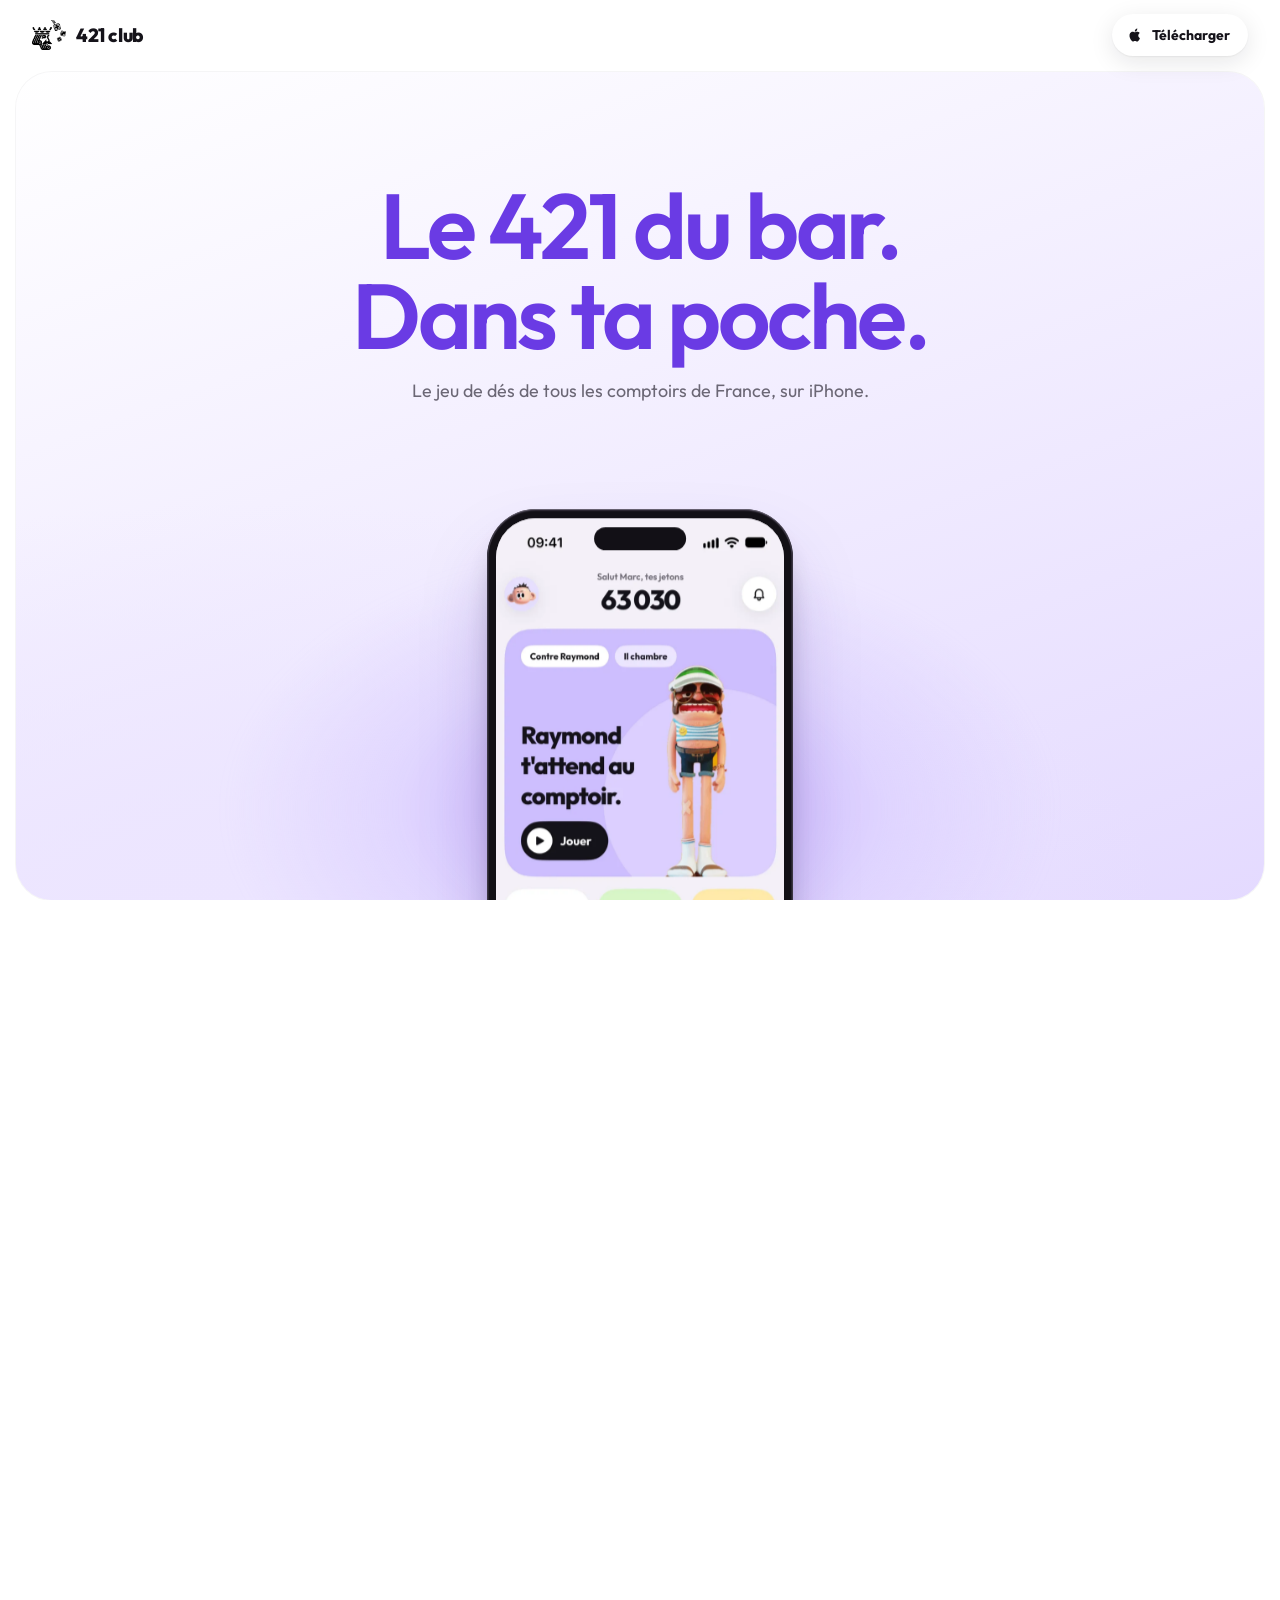
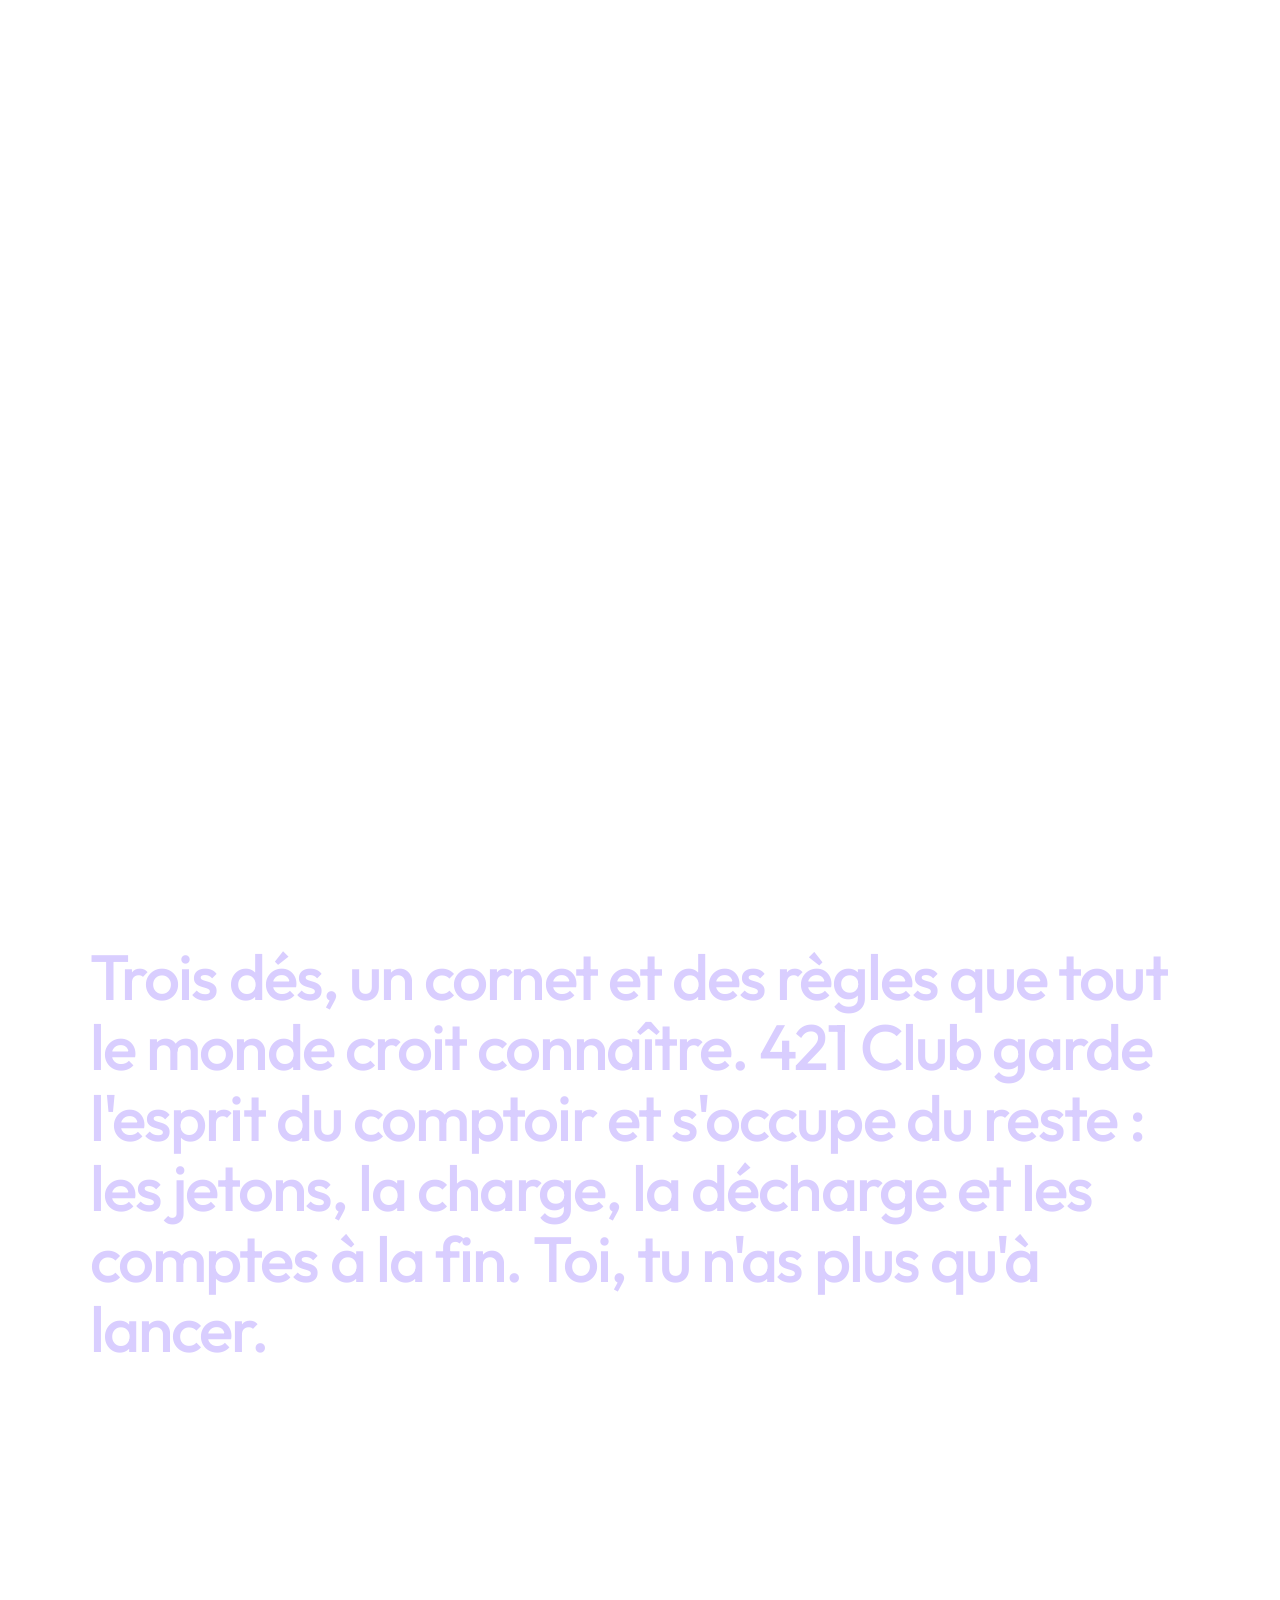
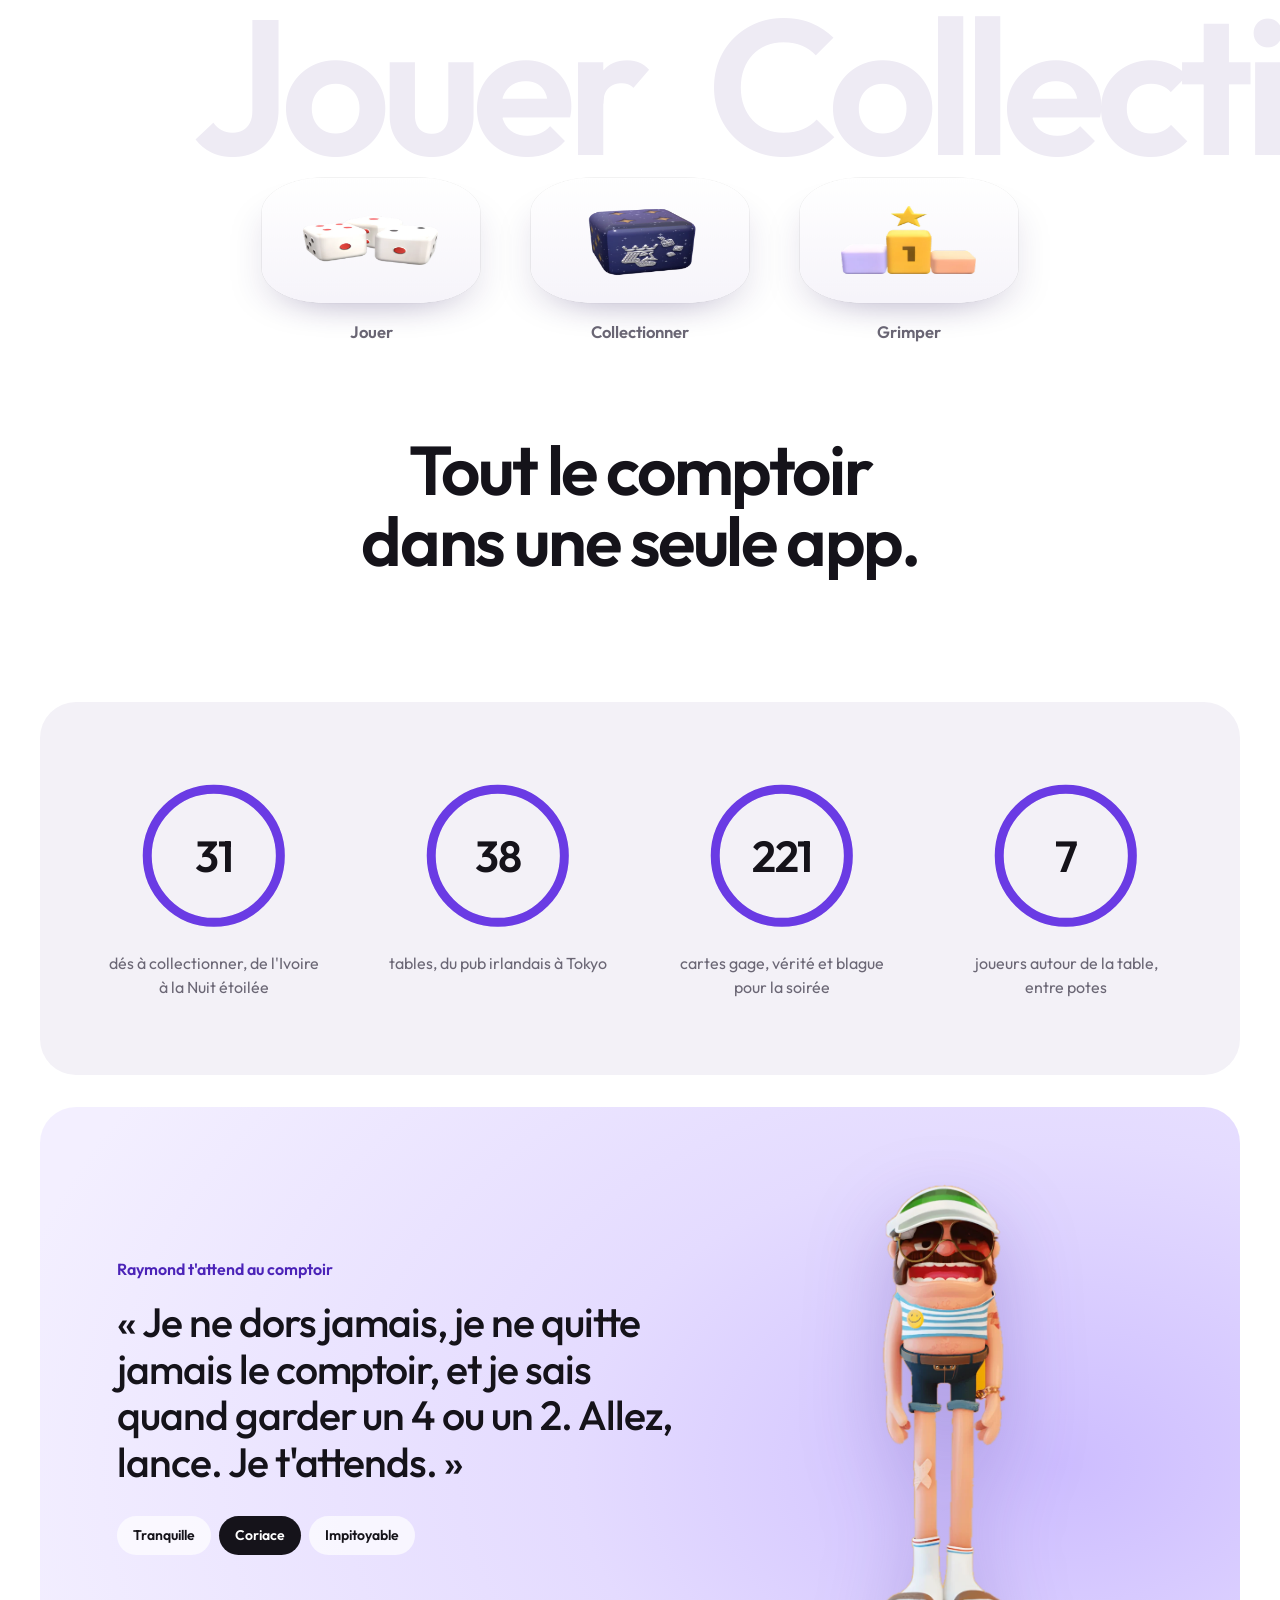
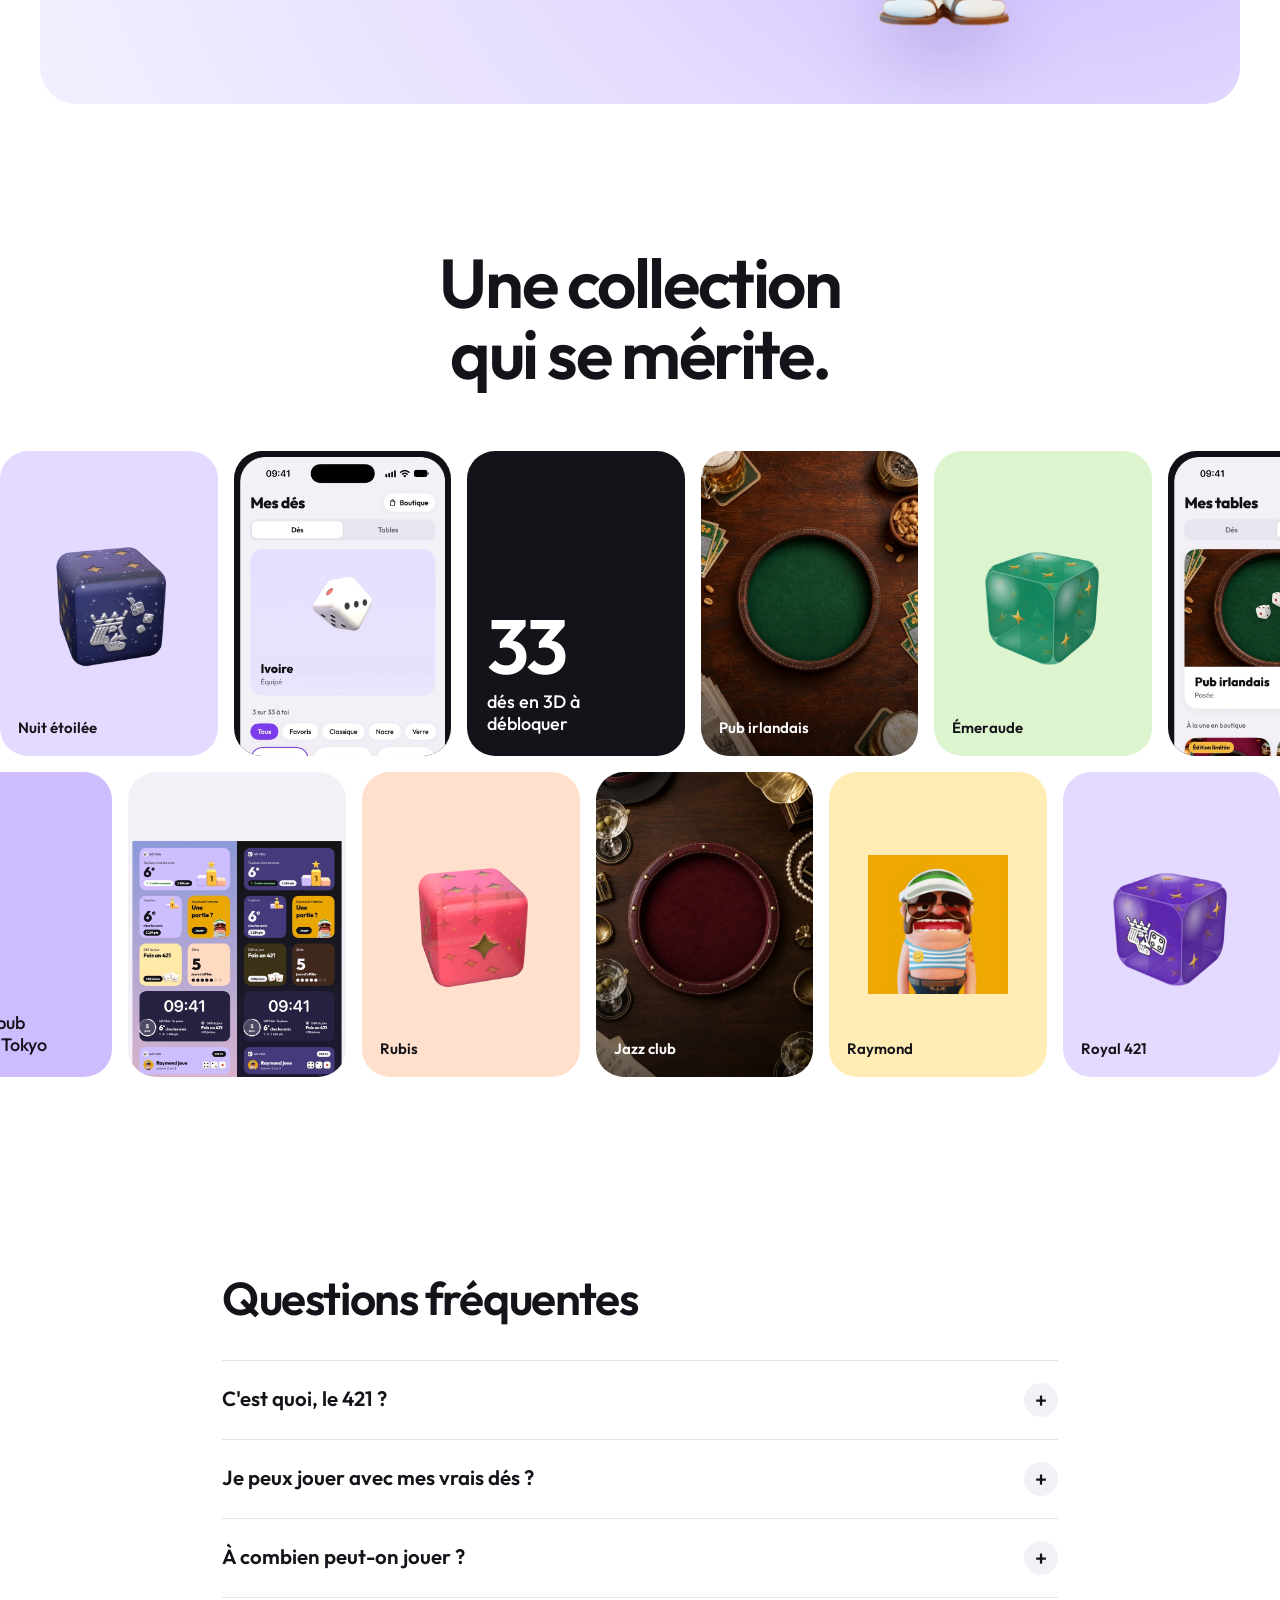
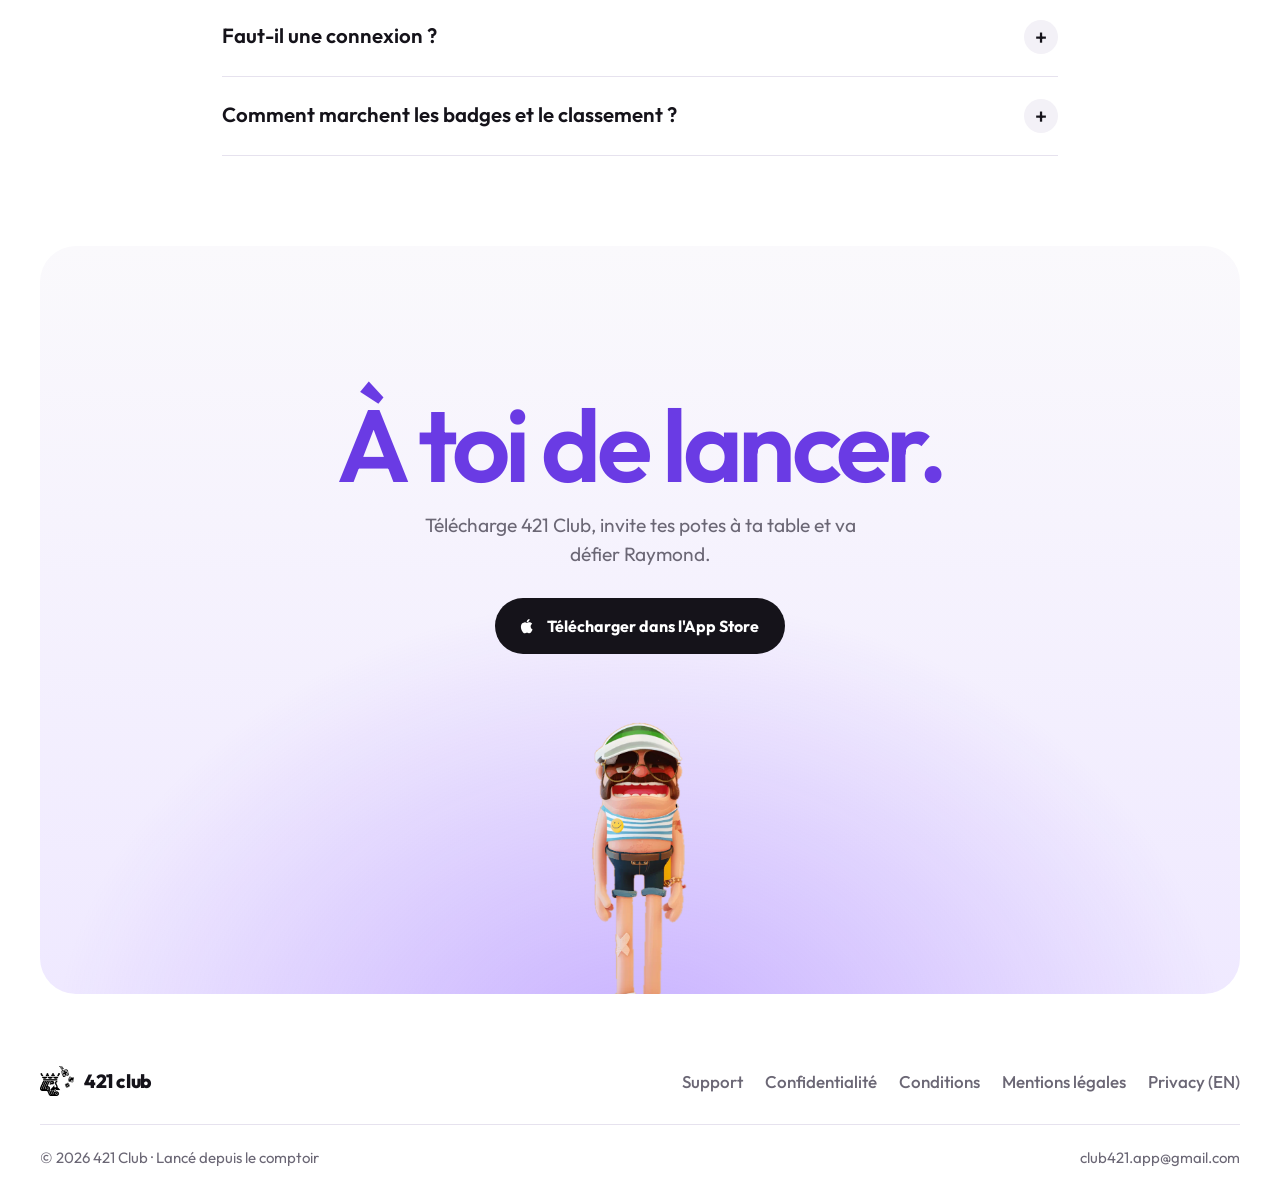
==== commit 9450ee0c: "Nouvel accueil : style « Him & Hers » en Lilas Pop, écrans de la 1.8 Co-Authored-By: Claude Opus 5.5" ====
--- a/index.html
+++ b/index.html
@@ -3,520 +3,230 @@
 <head>
   <meta charset="utf-8">
   <meta name="viewport" content="width=device-width, initial-scale=1">
-  <title>421 Club · Le jeu de dés du comptoir, dans ta poche</title>
+  <title>421 Club · Le 421 du bar, dans ta poche</title>
   <meta name="description" content="421 Club, c'est le jeu de dés de tous les comptoirs de France sur iPhone. En ligne, entre potes, contre Raymond ou avec tes vrais dés.">
-  <meta property="og:title" content="421 Club · Le comptoir en poche">
+  <meta property="og:title" content="421 Club · Le 421 du bar, dans ta poche">
   <meta property="og:description" content="Le jeu de dés de tous les comptoirs de France, sur iPhone. En ligne, entre potes, contre Raymond ou avec tes vrais dés.">
   <meta property="og:type" content="website">
-  <meta property="og:image" content="assets/img/og-icone.png">
+  <meta property="og:url" content="https://club421app.github.io/421club/">
+  <meta property="og:image" content="https://club421app.github.io/421club/assets/img/og-icone.png">
   <meta name="twitter:card" content="summary_large_image">
   <meta name="theme-color" content="#ffffff">
   <link rel="icon" href="assets/img/favicon.png" type="image/png">
   <link rel="apple-touch-icon" href="assets/img/apple-touch-icon.png">
   <link rel="preconnect" href="https://fonts.googleapis.com">
   <link rel="preconnect" href="https://fonts.gstatic.com" crossorigin>
-  <link href="https://fonts.googleapis.com/css2?family=DM+Mono:wght@400;500&family=Host+Grotesk:wght@400;500;600&display=swap" rel="stylesheet">
-  <link rel="stylesheet" href="assets/css/style.css?v=5">
+  <link href="https://fonts.googleapis.com/css2?family=Outfit:wght@400;500;600;700;800&display=swap" rel="stylesheet">
+  <link rel="stylesheet" href="assets/css/site.css?v=1">
   <script>document.documentElement.classList.add('js')</script>
 </head>
 <body>
 
   <!-- ============ EN-TÊTE ============ -->
-  <header class="site-header" id="header">
-    <div class="container header-inner">
-      <a href="#top" class="brand" aria-label="421 Club, retour en haut">
-        <img src="assets/img/logo-421.webp" alt="" width="40" height="35">
-        <span>421 club</span>
-      </a>
-      <nav aria-label="Principale" class="nav-main">
-        <a href="#modes">Modes</a>
-        <a href="#raymond">Raymond</a>
-        <a href="#app">L'app</a>
-        <a href="#rangs">Rangs</a>
+  <header class="top">
+    <a href="#haut" class="brand" aria-label="421 Club, retour en haut">
+      <img src="assets/img/logo-421.webp" alt="" width="34" height="30">
+      <span>421 club</span>
+    </a>
+    <a href="https://apps.apple.com/app/id6821133944" class="pill-soft">
+      <svg viewBox="0 0 24 24" aria-hidden="true" class="apple"><path d="M16.37 12.6c-.02-2.18 1.78-3.23 1.86-3.28-1.01-1.48-2.59-1.69-3.15-1.71-1.34-.14-2.62.79-3.3.79-.68 0-1.73-.77-2.84-.75-1.46.02-2.81.85-3.56 2.16-1.52 2.63-.39 6.53 1.09 8.67.72 1.05 1.58 2.22 2.71 2.18 1.09-.04 1.5-.7 2.81-.7 1.31 0 1.68.7 2.83.68 1.17-.02 1.91-1.07 2.62-2.12.83-1.21 1.17-2.39 1.19-2.45-.03-.01-2.28-.88-2.3-3.47zM14.21 6.19c.6-.73 1-1.73.89-2.74-.86.03-1.91.58-2.53 1.3-.55.64-1.04 1.67-.91 2.65.96.07 1.95-.49 2.55-1.21z"/></svg>
+      Télécharger
+    </a>
+  </header>
+
+  <main id="haut">
+
+    <!-- ============ SCÈNE : TITRE PUIS CE QU'ON FAIT DANS L'APP ============ -->
+    <section class="scene" data-scene aria-label="Ce qu'on fait dans 421 Club">
+      <div class="stage">
+        <div class="stage-card">
+          <div class="stage-bg" aria-hidden="true">
+            <span class="on" style="--c:#E4DAFF"></span>
+            <span style="--c:#FFEDB5"></span>
+            <span style="--c:#FFE0CC"></span>
+            <span style="--c:#FFDCEB"></span>
+            <span style="--c:#DDF5CF"></span>
+            <span style="--c:#E4DAFF"></span>
+          </div>
+          <div class="glow" aria-hidden="true"></div>
+
+          <div class="words" aria-hidden="true">
+            <span style="--w:#F1C94F">lance</span>
+            <span style="--w:#FFB88F">Raymond</span>
+            <span style="--w:#FFA8CC">en soirée</span>
+            <span style="--w:#A6DD8C">ta bande</span>
+            <span style="--w:#B9A4FF">33 dés</span>
+          </div>
+
+          <div class="intro">
+            <h1>Le 421 du bar.<br>Dans ta poche.</h1>
+            <p>Le jeu de dés de tous les comptoirs de France, sur iPhone.</p>
+          </div>
+
+          <div class="phone">
+            <div class="phone-screen">
+              <img class="on" src="assets/img/app/accueil.webp" alt="L'accueil de 421 Club : Raymond t'attend au comptoir, Partie rapide, Entre potes, Compteur, Mode soirée" width="720" height="1478">
+              <img src="assets/img/app/table.webp" alt="La table de jeu : trois dés sur le tapis vert" width="720" height="1478" loading="lazy">
+              <img src="assets/img/app/raymond.webp" alt="Contre Raymond : Tranquille, Coriace ou Impitoyable" width="720" height="1478" loading="lazy">
+              <img src="assets/img/app/soiree.webp" alt="Le mode soirée : une carte gage" width="720" height="1478" loading="lazy">
+              <img src="assets/img/app/ta-bande.webp" alt="Les réglages du mode soirée : les joueurs et le niveau" width="720" height="1478" loading="lazy">
+              <img src="assets/img/app/des.webp" alt="L'écran Mes dés : le dé Ivoire" width="720" height="1478" loading="lazy">
+            </div>
+          </div>
+
+          <ol class="captions">
+            <li><b>Lance, garde, relance</b>Les vrais coups du comptoir&nbsp;: 421, Mac, brelan… et la nénette.</li>
+            <li><b>Contre Raymond</b>Tranquille, Coriace ou Impitoyable&nbsp;: choisis son humeur du jour.</li>
+            <li><b>Mode soirée</b>Gages, vérités, blagues&nbsp;: 237 cartes. Le perdant de chaque main tire la sienne.</li>
+            <li><b>Ta bande, tes règles</b>Ajoute les joueurs, choisis le niveau et écrivez vos propres cartes.</li>
+            <li><b>33 dés à collectionner</b>Nacre, verre, métal, pierre&nbsp;: de vrais dés en 3D.</li>
+          </ol>
+
+          <div class="progress" aria-hidden="true"><i></i><i></i><i></i><i></i><i></i></div>
+        </div>
+      </div>
+    </section>
+
+    <!-- ============ LE TEXTE QUI SE REMPLIT ============ -->
+    <section class="manifesto">
+      <p class="fill" data-fill>Trois dés, un cornet et des règles que tout le monde croit connaître. 421&nbsp;Club garde l'esprit du comptoir et s'occupe du reste&nbsp;: les jetons, la charge, la décharge et les comptes à la fin. Toi, tu n'as plus qu'à lancer.</p>
+    </section>
+
+    <!-- ============ LES TROIS TUILES ============ -->
+    <section class="tiles-section" data-tiles>
+      <div class="giant" aria-hidden="true"><span>Jouer</span><span>Collectionner</span><span>Grimper</span></div>
+      <div class="tiles">
+        <figure class="tile"><div class="tile-face"><img src="assets/img/v18/icone-des.webp" alt="" loading="lazy"></div><figcaption>Jouer</figcaption></figure>
+        <figure class="tile"><div class="tile-face"><img src="assets/img/v18/de-nuit-etoilee.webp" alt="" loading="lazy"></div><figcaption>Collectionner</figcaption></figure>
+        <figure class="tile"><div class="tile-face"><img src="assets/img/v18/icone-podium.webp" alt="" loading="lazy"></div><figcaption>Grimper</figcaption></figure>
+      </div>
+      <h2 class="big-title">Tout le comptoir<br>dans une seule app.</h2>
+    </section>
+
+    <!-- ============ LES CHIFFRES ============ -->
+    <section class="numbers">
+      <div class="numbers-card">
+        <div class="ring-item">
+          <div class="ring"><svg viewBox="0 0 120 120" aria-hidden="true"><circle cx="60" cy="60" r="52"/><circle cx="60" cy="60" r="52" class="arc"/></svg><span data-count="33">33</span></div>
+          <p>dés à collectionner, de l'Ivoire à la Nuit étoilée</p>
+        </div>
+        <div class="ring-item">
+          <div class="ring"><svg viewBox="0 0 120 120" aria-hidden="true"><circle cx="60" cy="60" r="52"/><circle cx="60" cy="60" r="52" class="arc"/></svg><span data-count="41">41</span></div>
+          <p>tables, du pub irlandais à Tokyo</p>
+        </div>
+        <div class="ring-item">
+          <div class="ring"><svg viewBox="0 0 120 120" aria-hidden="true"><circle cx="60" cy="60" r="52"/><circle cx="60" cy="60" r="52" class="arc"/></svg><span data-count="237">237</span></div>
+          <p>cartes gage, vérité et blague pour la soirée</p>
+        </div>
+        <div class="ring-item">
+          <div class="ring"><svg viewBox="0 0 120 120" aria-hidden="true"><circle cx="60" cy="60" r="52"/><circle cx="60" cy="60" r="52" class="arc"/></svg><span data-count="7">7</span></div>
+          <p>joueurs autour de la table, entre potes</p>
+        </div>
+      </div>
+    </section>
+
+    <!-- ============ RAYMOND ============ -->
+    <section class="raymond">
+      <div class="raymond-card">
+        <div class="raymond-text">
+          <p class="kicker">Raymond t'attend au comptoir</p>
+          <blockquote>« Je ne dors jamais, je ne quitte jamais le comptoir, et je sais quand garder un 4 ou un 2. Allez, lance. Je t'attends. »</blockquote>
+          <ul class="levels" aria-label="Niveaux de Raymond">
+            <li>Tranquille</li><li class="on">Coriace</li><li>Impitoyable</li>
+          </ul>
+        </div>
+        <div class="raymond-art">
+          <img src="assets/img/v18/raymond-corps.webp" alt="Raymond, le patron du comptoir de 421 Club" loading="lazy">
+        </div>
+      </div>
+    </section>
+
+    <!-- ============ LE MUR ============ -->
+    <section class="wall" data-wall>
+      <h2 class="big-title">Une collection<br>qui se mérite.</h2>
+      <div class="wall-row" data-dir="-1">
+        <figure class="w-card" style="--bg:#E4DAFF"><img src="assets/img/v18/de-nuit-etoilee.webp" alt="" loading="lazy"><figcaption>Nuit étoilée</figcaption></figure>
+        <figure class="w-card w-screen"><img src="assets/img/app/des.webp" alt="L'écran Mes dés" loading="lazy"></figure>
+        <figure class="w-card w-text" style="--bg:#15131A"><p><b>33</b>dés en 3D à débloquer</p></figure>
+        <figure class="w-card w-photo"><img src="assets/img/v18/table-pub.webp" alt="" loading="lazy"><figcaption class="light">Pub irlandais</figcaption></figure>
+        <figure class="w-card" style="--bg:#DDF5CF"><img src="assets/img/v18/de-emeraude.webp" alt="" loading="lazy"><figcaption>Émeraude</figcaption></figure>
+        <figure class="w-card w-screen"><img src="assets/img/app/tables.webp" alt="L'écran Mes tables" loading="lazy"></figure>
+        <figure class="w-card" style="--bg:#FFE0CC"><img src="assets/img/v18/perso-1.webp" alt="" loading="lazy"><figcaption>Ton perso</figcaption></figure>
+        <figure class="w-card" style="--bg:#DCE6FF"><img src="assets/img/v18/de-nacre-bleue.webp" alt="" loading="lazy"><figcaption>Nacre bleue</figcaption></figure>
+        <figure class="w-card w-photo"><img src="assets/img/v18/table-tokyo.webp" alt="" loading="lazy"><figcaption class="light">Tokyo</figcaption></figure>
+      </div>
+      <div class="wall-row" data-dir="1">
+        <figure class="w-card" style="--bg:#FFDCEB"><img src="assets/img/v18/icone-cartes.webp" alt="" loading="lazy"><figcaption>237 cartes</figcaption></figure>
+        <figure class="w-card w-photo"><img src="assets/img/v18/table-vegas.webp" alt="" loading="lazy"><figcaption class="light">Vegas</figcaption></figure>
+        <figure class="w-card" style="--bg:#FFEDB5"><img src="assets/img/v18/de-or.webp" alt="" loading="lazy"><figcaption>Or</figcaption></figure>
+        <figure class="w-card w-text" style="--bg:#CDBDFF"><p><b>41</b>tables, du pub irlandais à Tokyo</p></figure>
+        <figure class="w-card w-screen w-lite"><img src="assets/img/app/widgets.webp" alt="Les widgets 421 Club sur l'écran d'accueil" loading="lazy"></figure>
+        <figure class="w-card" style="--bg:#FFE0CC"><img src="assets/img/v18/de-rubis.webp" alt="" loading="lazy"><figcaption>Rubis</figcaption></figure>
+        <figure class="w-card w-photo"><img src="assets/img/v18/table-jazz-club.webp" alt="" loading="lazy"><figcaption class="light">Jazz club</figcaption></figure>
+        <figure class="w-card" style="--bg:#FFEDB5"><img src="assets/img/v18/raymond-tete.webp" alt="" loading="lazy"><figcaption>Raymond</figcaption></figure>
+        <figure class="w-card" style="--bg:#E4DAFF"><img src="assets/img/v18/de-royal-421.webp" alt="" loading="lazy"><figcaption>Royal 421</figcaption></figure>
+      </div>
+    </section>
+
+    <!-- ============ QUESTIONS ============ -->
+    <section class="faq-section">
+      <h2 class="mid-title">Questions fréquentes</h2>
+      <div class="faq">
+        <details>
+          <summary>C'est quoi, le 421&nbsp;?</summary>
+          <p>Le jeu de dés des comptoirs français. Chacun lance trois dés, jusqu'à trois fois, pour sortir la meilleure combinaison. La meilleure de toutes&nbsp;: 4, 2, 1. La pire&nbsp;: la nénette, 2, 2, 1. Chaque main perdue te fait ramasser des jetons, et le dernier à ne pas s'en débarrasser a perdu.</p>
+        </details>
+        <details>
+          <summary>Je peux jouer avec mes vrais dés&nbsp;?</summary>
+          <p>Oui, c'est le mode Compteur. Vous lancez sur la table, l'app note la combinaison de chacun en deux taps et gère la charge, la décharge, les jetons et les stats.</p>
+        </details>
+        <details>
+          <summary>À combien peut-on jouer&nbsp;?</summary>
+          <p>Seul contre Raymond, à deux en partie rapide en ligne, jusqu'à 7 entre potes et jusqu'à 10 en mode soirée.</p>
+        </details>
+        <details>
+          <summary>Faut-il une connexion&nbsp;?</summary>
+          <p>Pas toujours. Contre Raymond, tu joues hors ligne, et Entre potes peut tourner sur un seul téléphone. La partie rapide, elle, se joue en ligne.</p>
+        </details>
+        <details>
+          <summary>Comment marchent les badges et le classement&nbsp;?</summary>
+          <p>Ils passent par Game Center. Connecte-toi pour voir ta place chez tes potes, en France et dans le monde, et pour garder tes badges d'un appareil à l'autre.</p>
+        </details>
+      </div>
+    </section>
+
+    <!-- ============ À TOI DE LANCER ============ -->
+    <section class="final">
+      <div class="final-card">
+        <h2>À toi de lancer.</h2>
+        <p>Télécharge 421 Club, invite tes potes à ta table et va défier Raymond.</p>
+        <a href="https://apps.apple.com/app/id6821133944" class="pill">
+          <svg viewBox="0 0 24 24" aria-hidden="true" class="apple"><path d="M16.37 12.6c-.02-2.18 1.78-3.23 1.86-3.28-1.01-1.48-2.59-1.69-3.15-1.71-1.34-.14-2.62.79-3.3.79-.68 0-1.73-.77-2.84-.75-1.46.02-2.81.85-3.56 2.16-1.52 2.63-.39 6.53 1.09 8.67.72 1.05 1.58 2.22 2.71 2.18 1.09-.04 1.5-.7 2.81-.7 1.31 0 1.68.7 2.83.68 1.17-.02 1.91-1.07 2.62-2.12.83-1.21 1.17-2.39 1.19-2.45-.03-.01-2.28-.88-2.3-3.47zM14.21 6.19c.6-.73 1-1.73.89-2.74-.86.03-1.91.58-2.53 1.3-.55.64-1.04 1.67-.91 2.65.96.07 1.95-.49 2.55-1.21z"/></svg>
+          Télécharger dans l'App Store
+        </a>
+        <img class="final-ray" src="assets/img/v18/raymond-corps.webp" alt="" loading="lazy">
+      </div>
+    </section>
+  </main>
+
+  <!-- ============ PIED DE PAGE ============ -->
+  <footer class="foot">
+    <div class="foot-top">
+      <a href="#haut" class="brand"><img src="assets/img/logo-421.webp" alt="" width="34" height="30"><span>421 club</span></a>
+      <nav aria-label="Informations">
+        <a href="support.html">Support</a>
+        <a href="confidentialite.html">Confidentialité</a>
+        <a href="conditions.html">Conditions</a>
+        <a href="mentions-legales.html">Mentions légales</a>
+        <a href="privacy.html">Privacy (EN)</a>
       </nav>
-      <a href="#telecharger" class="btn btn-dark btn-sm header-cta">
-        Télécharger
-        <svg viewBox="0 0 24 24" aria-hidden="true"><path d="M7 17L17 7M9 7h8v8"/></svg>
-      </a>
-      <button class="menu-toggle" aria-expanded="false" aria-controls="mobile-nav" aria-label="Ouvrir le menu">
-        <span></span><span></span>
-      </button>
     </div>
-    <nav aria-label="Mobile" class="nav-mobile" id="mobile-nav">
-      <a href="#modes">Modes</a>
-      <a href="#raymond">Raymond</a>
-      <a href="#app">L'app</a>
-      <a href="#rangs">Rangs</a>
-      <a href="#telecharger" class="btn btn-dark">Télécharger
-        <svg viewBox="0 0 24 24" aria-hidden="true"><path d="M7 17L17 7M9 7h8v8"/></svg>
-      </a>
-    </nav>
-  </header>
-
-  <main>
-
-    <!-- ============ HERO ============ -->
-    <section id="top" class="hero">
-      <canvas class="ht hero-canvas" data-ht="hero" aria-hidden="true"></canvas>
-      <div class="container hero-inner">
-        <div class="hero-meta">
-          <p class="mono">Le jeu de dés du comptoir<br>Sur iPhone</p>
-          <p class="mono hero-status"><span class="dot-square"></span><span id="season-label">Saison en cours</span></p>
-        </div>
-        <div class="hero-bottom">
-          <h1 class="hero-title split">Le comptoir<br>en poche.</h1>
-          <div class="hero-side reveal">
-            <p class="lead">Le jeu de dés de tous les bars de France, dans ton téléphone. En ligne, entre potes, contre Raymond ou avec tes vrais dés. Et le perdant paie sa tournée.</p>
-            <div class="btn-row">
-              <a href="#telecharger" class="btn btn-dark">Télécharger
-                <svg viewBox="0 0 24 24" aria-hidden="true"><path d="M7 17L17 7M9 7h8v8"/></svg>
-              </a>
-              <a href="#modes" class="btn btn-outline">Voir les modes</a>
-            </div>
-          </div>
-        </div>
-      </div>
-    </section>
-
-    <!-- ============ BANDEAU DÉS ============ -->
-    <section class="marquee-band" aria-label="La collection de dés">
-      <div class="container marquee-wrap">
-        <p class="mono marquee-label">25 dés à collectionner</p>
-        <div class="marquee" aria-hidden="true">
-          <div class="marquee-track">
-            <span class="die-chip"><img src="assets/img/des/de-ivoire.webp" alt="">Ivoire</span>
-            <span class="die-chip"><img src="assets/img/des/de-club-violet.webp" alt="">Club violet</span>
-            <span class="die-chip"><img src="assets/img/des/de-ebene.webp" alt="">Ébène</span>
-            <span class="die-chip"><img src="assets/img/des/de-or.webp" alt="">Or</span>
-            <span class="die-chip"><img src="assets/img/des/de-lilas.webp" alt="">Lilas</span>
-            <span class="die-chip"><img src="assets/img/des/de-emeraude.webp" alt="">Émeraude</span>
-            <span class="die-chip"><img src="assets/img/des/de-casino.webp" alt="">Casino</span>
-            <span class="die-chip"><img src="assets/img/des/de-royal-421.webp" alt="">Royal 421</span>
-            <span class="die-chip"><img src="assets/img/des/de-cristal.webp" alt="">Cristal</span>
-            <span class="die-chip"><img src="assets/img/des/de-marbre-noir.webp" alt="">Marbre noir</span>
-            <span class="die-chip"><img src="assets/img/des/de-cobalt.webp" alt="">Cobalt</span>
-            <span class="die-chip"><img src="assets/img/des/de-nacre-rosee.webp" alt="">Nacre rosée</span>
-            <span class="die-chip"><img src="assets/img/des/de-lettre-d-or.webp" alt="">Lettre d'or</span>
-            <span class="die-chip"><img src="assets/img/des/de-jade.webp" alt="">Jade</span>
-            <span class="die-chip"><img src="assets/img/des/de-raymond.webp" alt="">Raymond</span>
-            <span class="die-chip"><img src="assets/img/des/de-opale.webp" alt="">Opale</span>
-            <span class="die-chip"><img src="assets/img/des/de-amethyste.webp" alt="">Améthyste</span>
-            <span class="die-chip"><img src="assets/img/des/de-chrome.webp" alt="">Chrome</span>
-            <span class="die-chip"><img src="assets/img/des/de-or-rose.webp" alt="">Or rose</span>
-            <span class="die-chip"><img src="assets/img/des/de-perle-noire.webp" alt="">Perle noire</span>
-            <span class="die-chip"><img src="assets/img/des/de-fume.webp" alt="">Fumé</span>
-            <span class="die-chip"><img src="assets/img/des/de-marbre-blanc.webp" alt="">Marbre blanc</span>
-            <span class="die-chip"><img src="assets/img/des/de-canon-de-fusil.webp" alt="">Canon de fusil</span>
-            <span class="die-chip"><img src="assets/img/des/de-nacre-blanche.webp" alt="">Nacre blanche</span>
-            <span class="die-chip"><img src="assets/img/des/de-club-noir.webp" alt="">Club noir</span>
-          </div>
-        </div>
-      </div>
-    </section>
-
-    <!-- ============ (01) LE CLUB ============ -->
-    <section id="club" class="section">
-      <div class="container">
-        <div class="club-grid">
-          <p class="eyebrow"><span class="dot-square"></span><span class="eyebrow-num">(01)</span> Le club</p>
-          <p class="club-text scrub" data-scrub>Le 421, c'est trois dés, un cornet et des règles que tout le monde croit connaître. 421 Club garde l'esprit du comptoir et s'occupe du reste&nbsp;: les jetons, la charge, la décharge et les comptes à la fin. Toi, tu n'as plus qu'à lancer.</p>
-        </div>
-        <div class="stats">
-          <div class="stat reveal">
-            <p class="mono stat-label">Modes de jeu</p>
-            <p class="stat-num" data-count="5">5</p>
-            <p class="stat-desc">De la partie rapide en ligne à la soirée à huit.</p>
-          </div>
-          <div class="stat reveal">
-            <p class="mono stat-label">Dés à collectionner</p>
-            <p class="stat-num" data-count="25">25</p>
-            <p class="stat-desc">De l'Ivoire classique au Royal 421.</p>
-          </div>
-          <div class="stat reveal">
-            <p class="mono stat-label">Tapis de jeu</p>
-            <p class="stat-num" data-count="30">30</p>
-            <p class="stat-desc">Du Bar Tabac au Bouchon lyonnais.</p>
-          </div>
-          <div class="stat reveal">
-            <p class="mono stat-label">Cartes défi et gage</p>
-            <p class="stat-num" data-count="150">150</p>
-            <p class="stat-desc">Pour pimenter chaque main en mode soirée.</p>
-          </div>
-        </div>
-      </div>
-    </section>
-
-    <!-- ============ (02) LES MODES ============ -->
-    <section id="modes" class="section section-border">
-      <div class="container">
-        <div class="section-head">
-          <div>
-            <p class="eyebrow"><span class="dot-square"></span><span class="eyebrow-num">(02)</span> Les modes</p>
-            <h2 class="h2 split">Cinq façons de jouer, un seul cornet.</h2>
-          </div>
-          <p class="section-intro reveal">En ligne contre un inconnu, autour de la table avec tes potes, ou seul contre Raymond quand le bar est vide. Survole un mode pour voir l'écran de l'app.</p>
-        </div>
-
-        <div class="modes-grid">
-          <article class="mode-card reveal">
-            <div class="mode-art">
-              <span class="mono card-num">01</span>
-              <canvas class="ht" data-ht="dice" data-faces="4,2" aria-hidden="true"></canvas>
-              <img class="reveal-img" src="assets/img/modes/partie-rapide.webp" alt="La tuile Partie rapide dans l'app 421 Club" loading="lazy">
-            </div>
-            <div class="mode-body">
-              <h3 class="h3">Partie rapide</h3>
-              <p>Un contre un, cinq minutes chrono. On te trouve un adversaire en ligne, tu lances, et tu grimpes au classement de la saison.</p>
-              <ul class="tags"><li>En ligne</li><li>1 contre 1</li><li>5 min</li></ul>
-            </div>
-          </article>
-
-          <article class="mode-card reveal">
-            <div class="mode-art">
-              <span class="mono card-num">02</span>
-              <canvas class="ht" data-ht="avatars" data-srcs="assets/img/avatars/avatar-marc.webp,assets/img/avatars/avatar-karim.webp,assets/img/avatars/avatar-ines.webp" aria-hidden="true"></canvas>
-              <img class="reveal-img" src="assets/img/modes/entre-potes.webp" alt="La tuile Entre potes dans l'app 421 Club" loading="lazy">
-            </div>
-            <div class="mode-body">
-              <h3 class="h3">Entre potes</h3>
-              <p>Un seul téléphone qui tourne autour de la table, ou une table privée avec un code. Chacun joue à son tour, l'écran se masque entre deux joueurs.</p>
-              <ul class="tags"><li>2 à 6 joueurs</li><li>Sans compte</li><li>Gratuit</li></ul>
-            </div>
-          </article>
-
-          <article class="mode-card reveal">
-            <div class="mode-art">
-              <span class="mono card-num">03</span>
-              <canvas class="ht" data-ht="image" data-src="assets/img/raymond/raymond-lance.webp" data-bob="1" aria-hidden="true"></canvas>
-              <img class="reveal-img" src="assets/img/modes/express.webp" alt="La tuile Express contre Raymond dans l'app 421 Club" loading="lazy">
-            </div>
-            <div class="mode-body">
-              <h3 class="h3">Express contre Raymond</h3>
-              <p>Mains courtes, à la chaîne. Pas de pot&nbsp;: chaque main gagnée te permet de refiler des jetons. Le premier à tout refiler a gagné.</p>
-              <ul class="tags"><li>Solo</li><li>Hors ligne</li><li>3 min</li></ul>
-            </div>
-          </article>
-
-          <article class="mode-card reveal">
-            <div class="mode-art">
-              <span class="mono card-num">04</span>
-              <canvas class="ht" data-ht="tally" aria-hidden="true"></canvas>
-              <img class="reveal-img" src="assets/img/modes/compteur.webp" alt="La tuile Compteur dans l'app 421 Club" loading="lazy">
-            </div>
-            <div class="mode-body">
-              <h3 class="h3">Compteur</h3>
-              <p>Tu joues avec tes vrais dés, l'app tient les comptes. Note la combinaison de chaque joueur en deux taps&nbsp;: charge, décharge, jetons et stats.</p>
-              <ul class="tags"><li>2 à 8 joueurs</li><li>Vrais dés</li><li>Gratuit</li></ul>
-            </div>
-          </article>
-
-          <article class="mode-card mode-card-wide reveal">
-            <div class="mode-art">
-              <span class="mono card-num">05</span>
-              <canvas class="ht" data-ht="cards" aria-hidden="true"></canvas>
-              <img class="reveal-img" src="assets/img/modes/mode-soiree.webp" alt="La tuile Mode soirée dans l'app 421 Club" loading="lazy">
-            </div>
-            <div class="mode-body">
-              <p class="mono badge-new">Défis et gages entre amis</p>
-              <h3 class="h3">Mode soirée</h3>
-              <p>Entre chaque main, une carte se retourne&nbsp;: gage, défi ou règle spéciale. Le perdant de la main relève le défi, sous les yeux de tous.</p>
-              <ul class="tags"><li>3 à 8 joueurs</li><li>150 cartes</li><li>Un téléphone</li></ul>
-            </div>
-          </article>
-        </div>
-      </div>
-    </section>
-
-    <!-- ============ (03) DANS L'APP ============ -->
-    <section id="app" class="section section-border">
-      <div class="container">
-        <div class="section-head">
-          <div>
-            <p class="eyebrow"><span class="dot-square"></span><span class="eyebrow-num">(03)</span> Dans l'app</p>
-            <h2 class="h2 split">Une collection, des badges, une vraie table.</h2>
-          </div>
-          <div class="section-intro reveal">
-            <p>Débloque des dés et des tapis, décroche des badges, grimpe au classement de la saison et lance sur le tapis vert. <span class="hover-hint">Survole</span><span class="touch-hint">Fais défiler</span> un écran pour voir l'app derrière les points.</p>
-            <a href="#telecharger" class="link-arrow mono">Télécharger l'app
-              <svg viewBox="0 0 24 24" aria-hidden="true"><path d="M5 12h14M13 6l6 6-6 6"/></svg>
-            </a>
-          </div>
-        </div>
-
-        <div class="work-grid">
-          <article class="work-card work-a reveal">
-            <div class="work-art">
-              <span class="mono card-num">Collection</span>
-              <canvas class="ht" data-ht="screens" data-srcs="assets/img/ecrans/mes-des.webp,assets/img/ecrans/tapis.webp" aria-hidden="true"></canvas>
-              <div class="reveal-screens">
-                <img src="assets/img/ecrans/mes-des.webp" alt="Écran Mes dés : le dé Ivoire, famille Classique" loading="lazy">
-                <img src="assets/img/ecrans/tapis.webp" alt="Écran Tapis : le tapis Bar Tabac, collection Bars cultes" loading="lazy">
-              </div>
-            </div>
-            <div class="work-meta">
-              <div>
-                <p class="mono work-cat">Collection <span>/</span> Dés et tapis</p>
-                <h3 class="h3 work-title">Des dés et des tapis qui se méritent, de l'Ivoire au Bar Tabac</h3>
-              </div>
-              <div class="work-metric"><p class="metric">25</p><p class="mono">Dés</p></div>
-            </div>
-            <ul class="tags"><li>30 tapis</li><li>Bars cultes</li><li>Jetons</li></ul>
-          </article>
-
-          <article class="work-card work-b reveal">
-            <div class="work-art">
-              <span class="mono card-num">Badges</span>
-              <canvas class="ht" data-ht="screens" data-srcs="assets/img/ecrans/badges.webp" aria-hidden="true"></canvas>
-              <div class="reveal-screens">
-                <img src="assets/img/ecrans/badges.webp" alt="Écran Badges : prochain badge Première victoire, synchronisé avec Game Center" loading="lazy">
-              </div>
-            </div>
-            <div class="work-meta">
-              <div>
-                <p class="mono work-cat">Succès <span>/</span> Game Center</p>
-                <h3 class="h3 work-title">Onze badges, du premier 421 aux trois as</h3>
-              </div>
-              <div class="work-metric"><p class="metric">11</p><p class="mono">Badges</p></div>
-            </div>
-            <ul class="tags"><li>Premier 421</li><li>Trois as</li><li>Sans nénette</li></ul>
-          </article>
-
-          <article class="work-card work-c reveal">
-            <div class="work-art">
-              <span class="mono card-num">Classement</span>
-              <canvas class="ht" data-ht="screens" data-srcs="assets/img/ecrans/classement.webp" aria-hidden="true"></canvas>
-              <div class="reveal-screens">
-                <img src="assets/img/ecrans/classement.webp" alt="Écran Classement : rang Habitué, 1000 points, classements Potes, France et Monde" loading="lazy">
-              </div>
-            </div>
-            <div class="work-meta">
-              <div>
-                <p class="mono work-cat">Saison <span>/</span> Game Center</p>
-                <h3 class="h3 work-title">Ta place chez les potes, en France et dans le monde</h3>
-              </div>
-              <div class="work-metric"><p class="metric">3</p><p class="mono">Classements</p></div>
-            </div>
-            <ul class="tags"><li>Potes</li><li>France</li><li>Monde</li></ul>
-          </article>
-
-          <article class="work-card work-d reveal">
-            <div class="work-art">
-              <span class="mono card-num">La table</span>
-              <canvas class="ht" data-ht="screens" data-srcs="assets/img/ecrans/table-de-jeu.webp,assets/img/ecrans/lancer.webp" aria-hidden="true"></canvas>
-              <div class="reveal-screens">
-                <img src="assets/img/ecrans/table-de-jeu.webp" alt="Écran de jeu : trois dés sur le tapis vert, premier lancer contre Raymond" loading="lazy">
-                <img src="assets/img/ecrans/lancer.webp" alt="Écran de jeu : deuxième lancer, glisse pour relancer" loading="lazy">
-              </div>
-            </div>
-            <div class="work-meta">
-              <div>
-                <p class="mono work-cat">En jeu <span>/</span> Tapis vert</p>
-                <h3 class="h3 work-title">Glisse pour lancer, ou secoue ton téléphone</h3>
-              </div>
-              <div class="work-metric"><p class="metric">3</p><p class="mono">Lancers par main</p></div>
-            </div>
-            <ul class="tags"><li>Secouer pour lancer</li><li>Sons et vibrations</li><li>Mode table</li></ul>
-          </article>
-        </div>
-
-        <div class="badges-strip">
-          <p class="mono badges-label"><span class="dot-square"></span>11 badges à décrocher</p>
-          <ul class="badges-list">
-            <li class="reveal"><img src="assets/img/badges/premiere-victoire.webp" alt="" loading="lazy"><span class="mono">Première victoire</span></li>
-            <li class="reveal"><img src="assets/img/badges/premier-421.webp" alt="" loading="lazy"><span class="mono">Premier 421</span></li>
-            <li class="reveal"><img src="assets/img/badges/421-decharge.webp" alt="" loading="lazy"><span class="mono">421 déchargé</span></li>
-            <li class="reveal"><img src="assets/img/badges/sans-nenette.webp" alt="" loading="lazy"><span class="mono">Sans nénette</span></li>
-            <li class="reveal"><img src="assets/img/badges/trois-as.webp" alt="" loading="lazy"><span class="mono">Trois as</span></li>
-            <li class="reveal"><img src="assets/img/badges/serie-3.webp" alt="" loading="lazy"><span class="mono">Série de 3</span></li>
-            <li class="reveal"><img src="assets/img/badges/parties-10.webp" alt="" loading="lazy"><span class="mono">10 parties</span></li>
-            <li class="reveal"><img src="assets/img/badges/parties-50.webp" alt="" loading="lazy"><span class="mono">50 parties</span></li>
-            <li class="reveal"><img src="assets/img/badges/raymond-redoutable.webp" alt="" loading="lazy"><span class="mono">Raymond redoutable</span></li>
-            <li class="reveal"><img src="assets/img/badges/express.webp" alt="" loading="lazy"><span class="mono">Express</span></li>
-            <li class="reveal"><img src="assets/img/badges/defis-7.webp" alt="" loading="lazy"><span class="mono">7 défis</span></li>
-          </ul>
-        </div>
-      </div>
-    </section>
-
-    <!-- ============ RAYMOND ============ -->
-    <section id="raymond" class="section quote-section" aria-label="Raymond, le cornet du comptoir">
-      <div class="container quote-grid">
-        <div class="quote-art reveal">
-          <canvas class="ht" data-ht="cycle" data-srcs="assets/img/raymond/raymond-neutre.webp,assets/img/raymond/raymond-lance.webp,assets/img/raymond/raymond-content.webp,assets/img/raymond/raymond-triste.webp" aria-hidden="true"></canvas>
-          <img class="reveal-img" src="assets/img/raymond/raymond-content.webp" alt="Raymond, la mascotte de 421 Club : un cornet à dés violet à moustache" loading="lazy">
-        </div>
-        <div class="quote-body">
-          <p class="quote-mark" aria-hidden="true">“</p>
-          <blockquote class="quote-text reveal">
-            Je ne dors jamais, je ne quitte jamais le comptoir, et je sais quand garder un 4 ou un 2. Allez, lance. Je t'attends.
-          </blockquote>
-          <div class="quote-author reveal">
-            <span class="dot-square"></span>
-            <span class="quote-name">Raymond</span>
-            <span class="mono">Le cornet du comptoir</span>
-          </div>
-          <ul class="levels reveal" aria-label="Niveaux de Raymond">
-            <li><span class="mono">Tranquille</span><span class="lvl-pts">+2</span></li>
-            <li class="is-active"><span class="mono">Malin</span><span class="lvl-pts">+4</span></li>
-            <li><span class="mono">Redoutable</span><span class="lvl-pts">+8</span></li>
-          </ul>
-        </div>
-      </div>
-    </section>
-
-    <!-- ============ (04) LES RANGS ============ -->
-    <section id="rangs" class="section section-border">
-      <div class="container">
-        <div class="section-head">
-          <div>
-            <p class="eyebrow"><span class="dot-square"></span><span class="eyebrow-num">(04)</span> Les rangs</p>
-            <h2 class="h2 split">Ta carrière au comptoir, d'Apprenti à Légende.</h2>
-          </div>
-          <p class="section-intro reveal">Chaque partie te rapporte des points. Assez pour passer d'Habitué à Pilier de comptoir et, un jour peut-être, entrer dans la légende.</p>
-        </div>
-
-        <div class="timeline" data-timeline>
-          <div class="timeline-line"><span class="timeline-fill"></span></div>
-          <ol class="steps">
-            <li class="step">
-              <span class="step-node"></span>
-              <div class="step-top mono"><span>01</span><span class="accent">Dé blanc</span></div>
-              <img class="step-img" src="assets/img/rangs/rang-1.webp" alt="" loading="lazy">
-              <h3 class="h3">Apprenti</h3>
-              <p>Tu découvres le cornet. Tout le monde est passé par là, même Raymond.</p>
-            </li>
-            <li class="step">
-              <span class="step-node"></span>
-              <div class="step-top mono"><span>02</span><span class="accent">Dé cuivre</span></div>
-              <img class="step-img" src="assets/img/rangs/rang-2.webp" alt="" loading="lazy">
-              <h3 class="h3">Habitué</h3>
-              <p>On commence à connaître ta tête. Ton café arrive sans que tu le demandes.</p>
-            </li>
-            <li class="step">
-              <span class="step-node"></span>
-              <div class="step-top mono"><span>03</span><span class="accent">Dé violet</span></div>
-              <img class="step-img" src="assets/img/rangs/rang-3.webp" alt="" loading="lazy">
-              <h3 class="h3">Pilier de comptoir</h3>
-              <p>Tu as ton tabouret attitré et tu connais les règles mieux que le patron.</p>
-            </li>
-            <li class="step">
-              <span class="step-node"></span>
-              <div class="step-top mono"><span>04</span><span class="accent">Dé or</span></div>
-              <img class="step-img" src="assets/img/rangs/rang-4.webp" alt="" loading="lazy">
-              <h3 class="h3">Patron</h3>
-              <p>C'est toi qui fixes les règles de la maison. Et qui offres la tournée, parfois.</p>
-            </li>
-            <li class="step">
-              <span class="step-node"></span>
-              <div class="step-top mono"><span>05</span><span class="accent">Dé noir et or</span></div>
-              <img class="step-img" src="assets/img/rangs/rang-5.webp" alt="" loading="lazy">
-              <h3 class="h3">Légende du 421</h3>
-              <p>On raconte encore tes décharges au comptoir. Ton nom est sur l'ardoise.</p>
-            </li>
-          </ol>
-        </div>
-      </div>
-    </section>
-
-    <!-- ============ (05) TÉLÉCHARGER ============ -->
-    <section id="telecharger" class="section section-border">
-      <div class="container contact-grid">
-        <div class="contact-left">
-          <p class="eyebrow"><span class="dot-square"></span><span class="eyebrow-num">(05)</span> Télécharger</p>
-          <h2 class="h2-xl split">À toi de lancer.</h2>
-          <p class="lead reveal">Télécharge 421 Club sur ton iPhone, invite tes potes à ta table et va défier Raymond. La première partie, c'est maintenant.</p>
-
-          <!-- TODO : remplacer href="#" par le lien App Store de l'app -->
-          <a href="#" class="appstore reveal" aria-label="Télécharger dans l'App Store">
-            <svg viewBox="0 0 24 24" aria-hidden="true" class="apple"><path d="M16.37 12.6c-.02-2.18 1.78-3.23 1.86-3.28-1.01-1.48-2.59-1.69-3.15-1.71-1.34-.14-2.62.79-3.3.79-.68 0-1.73-.77-2.84-.75-1.46.02-2.81.85-3.56 2.16-1.52 2.63-.39 6.53 1.09 8.67.72 1.05 1.58 2.22 2.71 2.18 1.09-.04 1.5-.7 2.81-.7 1.31 0 1.68.7 2.83.68 1.17-.02 1.91-1.07 2.62-2.12.83-1.21 1.17-2.39 1.19-2.45-.03-.01-2.28-.88-2.3-3.47zM14.21 6.19c.6-.73 1-1.73.89-2.74-.86.03-1.91.58-2.53 1.3-.55.64-1.04 1.67-.91 2.65.96.07 1.95-.49 2.55-1.21z"/></svg>
-            <span><small>Télécharger dans</small>l'App Store</span>
-          </a>
-
-          <ul class="contact-list reveal">
-            <li>
-              <svg viewBox="0 0 24 24" aria-hidden="true"><rect x="4" y="4" width="16" height="16" rx="4.5"/><circle cx="9" cy="9" r="1.2" class="fill"/><circle cx="15" cy="15" r="1.2" class="fill"/></svg>
-              <span>Sur iPhone, en français</span>
-            </li>
-            <li>
-              <svg viewBox="0 0 24 24" aria-hidden="true"><circle cx="12" cy="14" r="5.5"/><path d="M8.5 9.5L6 3h4l2 4 2-4h4l-2.5 6.5"/></svg>
-              <span>Badges et classements avec Game Center</span>
-            </li>
-            <li>
-              <svg viewBox="0 0 24 24" aria-hidden="true"><rect x="3" y="5" width="18" height="14" rx="3"/><path d="M3.5 7l8.5 6 8.5-6"/></svg>
-              <!-- TODO : remplacer par ta vraie adresse de contact -->
-              <a href="mailto:contact@421club.app">contact@421club.app</a>
-            </li>
-          </ul>
-        </div>
-
-        <div class="faq reveal">
-          <p class="mono faq-label">Questions fréquentes</p>
-          <details>
-            <summary>C'est quoi, le 421&nbsp;?<span class="plus" aria-hidden="true"></span></summary>
-            <p>Le jeu de dés des comptoirs français. Chacun lance trois dés, jusqu'à trois fois, pour sortir la meilleure combinaison. La meilleure de toutes&nbsp;: 4, 2, 1. La pire&nbsp;: la nénette, 2, 2, 1. Chaque main perdue te fait ramasser des jetons, et le dernier à ne pas s'en débarrasser a perdu.</p>
-          </details>
-          <details>
-            <summary>Je peux jouer avec mes vrais dés&nbsp;?<span class="plus" aria-hidden="true"></span></summary>
-            <p>Oui, c'est le mode Compteur. Vous lancez sur la table, l'app note la combinaison de chacun en deux taps et gère la charge, la décharge, les jetons et les stats.</p>
-          </details>
-          <details>
-            <summary>À combien peut-on jouer&nbsp;?<span class="plus" aria-hidden="true"></span></summary>
-            <p>Un contre un en partie rapide, de 2 à 6 entre potes, de 2 à 8 au Compteur et de 3 à 8 en mode soirée. Et seul contre Raymond en Express.</p>
-          </details>
-          <details>
-            <summary>Faut-il une connexion&nbsp;?<span class="plus" aria-hidden="true"></span></summary>
-            <p>Pas toujours. Express contre Raymond se joue hors ligne, et Entre potes peut tourner sur un seul téléphone. La partie rapide, elle, se joue en ligne.</p>
-          </details>
-          <details>
-            <summary>Comment marchent les badges et le classement&nbsp;?<span class="plus" aria-hidden="true"></span></summary>
-            <p>Ils passent par Game Center. Connecte-toi pour voir ta place chez tes potes, en France et dans le monde, et pour garder tes badges d'un appareil à l'autre.</p>
-          </details>
-        </div>
-      </div>
-    </section>
-  </main>
-
-  <!-- ============ PIED DE PAGE ============ -->
-  <footer class="site-footer">
-    <div class="container">
-      <div class="footer-top">
-        <div class="footer-brand">
-          <a href="#top" class="brand" aria-label="421 Club, retour en haut">
-            <img src="assets/img/logo-421.webp" alt="" width="40" height="35">
-            <span>421 club</span>
-          </a>
-          <p>Le jeu de dés du comptoir, dans ta poche.</p>
-        </div>
-        <nav aria-label="Pied de page" class="footer-nav">
-          <p class="mono">Le jeu</p>
-          <a href="#modes">Modes</a>
-          <a href="#raymond">Raymond</a>
-          <a href="#app">L'app</a>
-          <a href="#rangs">Rangs</a>
-        </nav>
-        <nav aria-label="Informations" class="footer-nav">
-          <p class="mono">Infos</p>
-          <!-- TODO : relier aux vraies pages -->
-          <a href="#">Confidentialité</a>
-          <a href="#">Mentions légales</a>
-          <a href="#telecharger">Télécharger</a>
-        </nav>
-        <div class="footer-nav">
-          <p class="mono">Écris-nous</p>
-          <a href="mailto:contact@421club.app">contact@421club.app</a>
-        </div>
-      </div>
-      <div class="footer-mark">
-        <canvas class="ht" data-ht="text" data-text="421 club" aria-hidden="true"></canvas>
-      </div>
-      <div class="footer-bottom mono">
-        <p>© <span id="year">2026</span> 421 Club</p>
-        <p>Lancé depuis le comptoir</p>
-        <a href="#top" class="to-top">Haut de page ↑</a>
-      </div>
+    <div class="foot-bottom">
+      <p>© <span id="year">2026</span> 421 Club · Lancé depuis le comptoir</p>
+      <a href="mailto:club421.app@gmail.com">club421.app@gmail.com</a>
     </div>
   </footer>
 
-  <script src="assets/js/main.js?v=5"></script>
+  <script src="assets/js/site.js?v=1"></script>
 </body>
 </html>
--- a/assets/css/site.css
+++ b/assets/css/site.css
@@ -0,0 +1,383 @@
+/* =========================================================
+   421 Club — site vitrine, style « Lilas Pop »
+   Outfit, encre #15131A, lilas du club, pastels de l'app.
+   Grands titres violets, fonds pastel qui changent au défilement,
+   téléphone au centre qui montre les modes de jeu.
+   ========================================================= */
+
+:root {
+  --ink: #15131A;
+  --muted: #6B6775;
+  --line: #E6E2EE;
+  --bg: #F3F1F7;
+  --card: #FFFFFF;
+  --violet: #6A3BE4;
+  --violet-deep: #4B23B8;
+  --lilac: #CDBDFF;
+  --lilac-soft: #ECE6FF;
+  --font: "Outfit", ui-sans-serif, system-ui, -apple-system, "Segoe UI", sans-serif;
+  --ease: cubic-bezier(.2, .7, .2, 1);
+  --gut: clamp(16px, 3vw, 32px);
+}
+
+*, *::before, *::after { box-sizing: border-box; }
+html { -webkit-text-size-adjust: 100%; }
+body {
+  margin: 0;
+  background: #fff;
+  color: var(--ink);
+  font-family: var(--font);
+  font-size: 17px;
+  line-height: 1.5;
+  -webkit-font-smoothing: antialiased;
+  -moz-osx-font-smoothing: grayscale;
+  overflow-x: hidden;
+}
+img { display: block; max-width: 100%; height: auto; }
+a { color: inherit; text-decoration: none; }
+h1, h2, p, figure, blockquote, ul, ol { margin: 0; }
+ul, ol { padding: 0; list-style: none; }
+::selection { background: var(--lilac); color: var(--ink); }
+:focus-visible { outline: 2px solid var(--violet); outline-offset: 3px; border-radius: 8px; }
+
+/* ---------- En-tête ---------- */
+.top {
+  position: fixed; inset: 0 0 auto 0; z-index: 50;
+  display: flex; align-items: center; justify-content: space-between;
+  padding: 14px var(--gut);
+  pointer-events: none;
+  transition: background .3s, box-shadow .3s;
+}
+.top > * { pointer-events: auto; }
+.top.solid {
+  pointer-events: auto;
+  background: rgba(255, 255, 255, .82);
+  -webkit-backdrop-filter: saturate(1.4) blur(14px); backdrop-filter: saturate(1.4) blur(14px);
+  box-shadow: 0 1px 0 var(--line);
+}
+.brand { display: inline-flex; align-items: center; gap: 10px; font-weight: 800; font-size: 19px; letter-spacing: -.02em; }
+.brand img { width: 34px; height: auto; }
+.pill-soft {
+  display: inline-flex; align-items: center; gap: 8px;
+  height: 42px; padding: 0 18px 0 14px;
+  background: var(--card); border-radius: 999px;
+  font-weight: 700; font-size: 14px;
+  box-shadow: 0 6px 24px rgba(21, 19, 26, .10), 0 1px 2px rgba(21, 19, 26, .06);
+  transition: transform .2s var(--ease), box-shadow .2s var(--ease);
+}
+.pill-soft:hover { transform: translateY(-1px); box-shadow: 0 10px 30px rgba(21, 19, 26, .14); }
+.apple { width: 18px; height: 18px; fill: currentColor; flex: none; }
+
+/* ---------- Scène du haut : titre puis modes ---------- */
+.scene { position: relative; height: 620vh; }
+.stage { position: sticky; top: 0; height: 100vh; height: 100svh; overflow: hidden; }
+.stage-card {
+  --inset: 0px; --radius: 0px;
+  position: absolute; inset: var(--inset);
+  border-radius: var(--radius);
+  overflow: hidden;
+  background: #FAF9FC;
+  box-shadow: 0 0 0 1px rgba(21, 19, 26, .04);
+}
+.js .stage-card { --inset: 72px 16px 0; --radius: 36px; }
+
+.stage-bg span {
+  position: absolute; inset: 0;
+  background:
+    radial-gradient(120% 80% at 20% 100%, color-mix(in srgb, var(--c) 70%, white) 0%, transparent 60%),
+    linear-gradient(160deg, #fff 0%, var(--c) 100%);
+  opacity: 0; transition: opacity .7s var(--ease);
+}
+.stage-bg span.on { opacity: 1; }
+
+.glow {
+  position: absolute; left: 50%; bottom: -28vh;
+  width: min(1100px, 130vw); aspect-ratio: 1.6;
+  transform: translateX(-50%);
+  background: radial-gradient(closest-side, rgba(166, 128, 255, .55), rgba(205, 189, 255, .35) 45%, transparent 75%);
+  filter: blur(10px);
+  pointer-events: none;
+}
+
+.intro {
+  position: absolute; left: 0; right: 0; top: 13%;
+  text-align: center; padding: 0 20px; z-index: 3;
+}
+.intro h1 {
+  font-size: clamp(42px, 7.2vw, 104px);
+  line-height: .98; letter-spacing: -.035em; font-weight: 600;
+  color: var(--violet);
+}
+.intro p { margin-top: 18px; color: var(--muted); font-size: clamp(16px, 1.4vw, 19px); }
+
+.words {
+  position: absolute; inset: 0; z-index: 1;
+  display: grid; align-items: center;
+  pointer-events: none;
+}
+.words span {
+  grid-area: 1 / 1;
+  white-space: nowrap;
+  font-size: clamp(120px, 24vw, 360px);
+  font-weight: 600; letter-spacing: -.05em; line-height: 1;
+  color: var(--w);
+  will-change: transform;
+  opacity: 0;
+  transform: translateX(100vw);
+}
+
+.phone {
+  --rise: 0px;
+  position: absolute; left: 50%; top: 50%; z-index: 2;
+  width: min(clamp(220px, 24vw, 330px), 34vh);
+  aspect-ratio: 720 / 1500;
+  transform: translate(-50%, calc(-50% + var(--rise))) rotate(var(--tilt, 0deg));
+  border-radius: clamp(34px, 3.8vw, 52px);
+  background: #121016;
+  padding: clamp(7px, .7vw, 10px);
+  box-shadow:
+    0 0 0 1.5px #3a3542 inset,
+    0 40px 80px -20px rgba(60, 30, 140, .35),
+    0 18px 36px -18px rgba(21, 19, 26, .45);
+  will-change: transform;
+}
+.phone::before {
+  content: ""; position: absolute; z-index: 2;
+  top: calc(clamp(7px, .7vw, 10px) + 9px); left: 50%;
+  width: 30%; height: 3.6%;
+  transform: translateX(-50%);
+  background: #121016; border-radius: 99px;
+}
+.phone-screen {
+  position: relative; height: 100%;
+  border-radius: clamp(27px, 3.1vw, 43px);
+  overflow: hidden; background: #F3F1F7;
+}
+.phone-screen img {
+  position: absolute; inset: 0; width: 100%; height: 100%; object-fit: cover;
+  opacity: 0; transition: opacity .45s var(--ease);
+}
+.phone-screen img.on { opacity: 1; }
+
+.captions {
+  position: absolute; z-index: 3;
+  left: clamp(20px, 4vw, 56px); bottom: clamp(24px, 6vh, 56px);
+  width: min(320px, 28vw);
+}
+.captions li {
+  position: absolute; left: 0; bottom: 0; width: 100%;
+  font-size: 16px; color: var(--muted); line-height: 1.45;
+  opacity: 0; transform: translateY(12px);
+  transition: opacity .45s var(--ease), transform .45s var(--ease);
+}
+.captions li.on { opacity: 1; transform: none; }
+.captions b { display: block; color: var(--ink); font-size: 26px; font-weight: 700; letter-spacing: -.02em; margin-bottom: 4px; }
+
+.progress {
+  position: absolute; z-index: 3;
+  right: clamp(20px, 4vw, 56px); bottom: clamp(30px, 6vh, 62px);
+  display: flex; gap: 6px; opacity: 0; transition: opacity .4s;
+}
+.progress.on { opacity: 1; }
+.progress i { width: 22px; height: 4px; border-radius: 4px; background: rgba(21, 19, 26, .14); transition: background .3s, width .3s var(--ease); }
+.progress i.on { background: var(--ink); width: 40px; }
+
+/* ---------- Texte qui se remplit ---------- */
+.manifesto { padding: clamp(110px, 18vh, 200px) var(--gut); }
+.fill {
+  max-width: 1100px; margin: 0 auto;
+  font-size: clamp(32px, 5vw, 70px);
+  line-height: 1.1; letter-spacing: -.03em; font-weight: 500;
+}
+.fill .wd { color: #D9CEFF; transition: color .35s var(--ease); }
+.fill .wd.lit { color: var(--ink); }
+.fill .wd.lit.hl { color: var(--violet); }
+
+/* ---------- Trois tuiles ---------- */
+.tiles-section { position: relative; padding: clamp(40px, 8vh, 100px) 0 clamp(90px, 14vh, 160px); overflow: hidden; }
+.giant {
+  display: flex; gap: .35em; white-space: nowrap;
+  font-size: clamp(90px, 15vw, 230px); font-weight: 600; letter-spacing: -.05em; line-height: .9;
+  color: #EEEBF4;
+  will-change: transform;
+}
+.tiles {
+  display: flex; justify-content: center; gap: clamp(16px, 4vw, 64px);
+  margin-top: calc(clamp(90px, 15vw, 230px) * -.45);
+  padding: 0 var(--gut);
+  perspective: 900px;
+}
+.tile { text-align: center; }
+.tile-face {
+  width: clamp(96px, 17vw, 230px); aspect-ratio: 1;
+  display: grid; place-items: center;
+  background: linear-gradient(180deg, #fff, #F6F4FA);
+  border-radius: 28%;
+  box-shadow: 0 30px 50px -20px rgba(40, 20, 90, .28), 0 0 0 1px rgba(21, 19, 26, .05);
+  transform: rotateX(var(--rx, 52deg));
+  transform-origin: 50% 100%;
+}
+.tile-face img { width: 62%; }
+.tile figcaption { margin-top: 18px; font-weight: 600; font-size: clamp(14px, 1.3vw, 17px); color: var(--muted); }
+.big-title {
+  text-align: center; margin-top: clamp(60px, 10vh, 110px); padding: 0 var(--gut);
+  font-size: clamp(36px, 5.4vw, 76px); line-height: 1.02; letter-spacing: -.035em; font-weight: 600;
+}
+
+/* ---------- Chiffres ---------- */
+.numbers { padding: 0 var(--gut); }
+.numbers-card {
+  max-width: 1200px; margin: 0 auto;
+  background: var(--bg); border-radius: 36px;
+  padding: clamp(36px, 6vw, 80px) clamp(20px, 4vw, 60px);
+  display: grid; grid-template-columns: repeat(4, 1fr); gap: clamp(20px, 3vw, 40px);
+}
+.ring-item { text-align: center; }
+.ring { position: relative; width: clamp(110px, 12vw, 160px); margin: 0 auto 18px; }
+.ring svg { display: block; width: 100%; transform: rotate(-90deg); }
+.ring circle { fill: none; stroke: #E2DCF0; stroke-width: 7; }
+.ring .arc { stroke: var(--violet); stroke-linecap: round; stroke-dasharray: 327; stroke-dashoffset: 327; transition: stroke-dashoffset 1.6s var(--ease); }
+.ring-item.on .arc { stroke-dashoffset: 0; }
+.ring span {
+  position: absolute; inset: 0; display: grid; place-items: center;
+  font-size: clamp(32px, 3.4vw, 46px); font-weight: 600; letter-spacing: -.03em;
+}
+.ring-item p { color: var(--muted); font-size: 16px; max-width: 220px; margin: 0 auto; }
+
+/* ---------- Raymond ---------- */
+.raymond { padding: clamp(20px, 3vw, 32px) var(--gut) 0; }
+.raymond-card {
+  max-width: 1200px; margin: 0 auto;
+  border-radius: 36px; overflow: hidden;
+  background: radial-gradient(90% 120% at 85% 60%, #CDBDFF 0%, #E4DBFF 45%, #F3EFFF 100%);
+  display: grid; grid-template-columns: 1.15fr .85fr; align-items: center;
+  padding: clamp(36px, 6vw, 80px);
+  gap: 20px;
+}
+.kicker { font-weight: 600; color: var(--violet-deep); font-size: 16px; margin-bottom: 18px; }
+.raymond blockquote {
+  font-size: clamp(26px, 3.2vw, 44px); line-height: 1.14; letter-spacing: -.025em; font-weight: 500;
+}
+.levels { display: flex; flex-wrap: wrap; gap: 8px; margin-top: 30px; }
+.levels li { padding: 9px 16px; border-radius: 999px; background: rgba(255, 255, 255, .7); font-weight: 600; font-size: 14px; }
+.levels li.on { background: var(--ink); color: #fff; }
+.raymond-art img { width: 100%; max-width: 400px; margin: 0 auto; filter: drop-shadow(0 30px 40px rgba(60, 30, 140, .25)); }
+
+/* ---------- Le mur ---------- */
+.wall { padding: clamp(110px, 16vh, 180px) 0 clamp(60px, 10vh, 120px); overflow: hidden; }
+.wall .big-title { margin: 0 0 clamp(40px, 6vh, 70px); }
+.wall-row { display: flex; gap: 16px; padding: 8px 0; will-change: transform; }
+.w-card {
+  position: relative; flex: none;
+  width: clamp(170px, 17vw, 250px); aspect-ratio: 3 / 4.2;
+  border-radius: 28px; overflow: hidden;
+  background: var(--bg, #F3F1F7);
+  display: grid; place-items: center;
+}
+.w-card img { width: 64%; }
+.w-card figcaption { position: absolute; left: 18px; bottom: 16px; font-weight: 600; font-size: 15px; }
+.w-card figcaption.light { color: #fff; }
+.w-screen { background: #121016; padding: 6px; }
+.w-screen img { width: 100%; height: 100%; object-fit: cover; object-position: top; border-radius: 22px; }
+.w-photo img { position: absolute; inset: 0; width: 100%; height: 100%; object-fit: cover; }
+.w-photo::after { content: ""; position: absolute; inset: 50% 0 0; background: linear-gradient(transparent, rgba(0, 0, 0, .55)); }
+.w-photo figcaption { z-index: 1; }
+.w-lite { background: #F3F1F7; padding: 0; }
+.w-lite img { border-radius: 0; object-position: center; }
+.w-text { color: #fff; place-items: end start; padding: 20px; }
+.w-text[style*="CDBDFF"] { color: var(--ink); }
+.w-text p { font-size: 18px; font-weight: 500; line-height: 1.25; }
+.w-text b { display: block; font-size: clamp(56px, 6vw, 84px); font-weight: 600; letter-spacing: -.04em; line-height: 1; margin-bottom: 6px; }
+
+/* ---------- Questions ---------- */
+.faq-section { max-width: 900px; margin: 0 auto; padding: clamp(60px, 10vh, 120px) var(--gut); }
+.mid-title { font-size: clamp(30px, 3.6vw, 48px); letter-spacing: -.03em; font-weight: 600; margin-bottom: 26px; }
+.faq details { border-top: 1px solid var(--line); }
+.faq details:last-child { border-bottom: 1px solid var(--line); }
+.faq summary {
+  list-style: none; cursor: pointer;
+  display: flex; justify-content: space-between; align-items: center; gap: 20px;
+  padding: 22px 0; font-size: clamp(18px, 1.6vw, 21px); font-weight: 600;
+}
+.faq summary::-webkit-details-marker { display: none; }
+.faq summary::after {
+  content: "+"; flex: none;
+  width: 34px; height: 34px; border-radius: 50%; background: var(--bg);
+  display: grid; place-items: center; font-weight: 500; font-size: 22px; line-height: 1;
+  transition: transform .25s var(--ease), background .25s;
+}
+.faq details[open] summary::after { transform: rotate(45deg); background: var(--lilac); }
+.faq details p { padding: 0 50px 24px 0; color: var(--muted); }
+
+/* ---------- Final ---------- */
+.final { padding: 0 var(--gut) clamp(20px, 3vw, 32px); }
+.final-card {
+  position: relative; overflow: hidden;
+  max-width: 1200px; margin: 0 auto;
+  border-radius: 36px;
+  background:
+    radial-gradient(70% 90% at 50% 110%, rgba(166, 128, 255, .55), transparent 70%),
+    linear-gradient(180deg, #FAF9FC, #EFE9FF);
+  text-align: center;
+  padding: clamp(70px, 12vw, 150px) 20px clamp(250px, 27vw, 340px);
+}
+.final-card h2 {
+  font-size: clamp(48px, 8vw, 116px); line-height: .95; letter-spacing: -.045em; font-weight: 600;
+  color: var(--violet);
+}
+.final-card p { margin: 18px auto 30px; max-width: 460px; color: var(--muted); font-size: clamp(17px, 1.5vw, 20px); }
+.pill {
+  display: inline-flex; align-items: center; gap: 10px;
+  height: 56px; padding: 0 26px 0 22px;
+  background: var(--ink); color: #fff; border-radius: 999px;
+  font-weight: 700; font-size: 16px;
+  transition: transform .2s var(--ease);
+}
+.pill:hover { transform: translateY(-2px); }
+.pill .apple { width: 20px; height: 20px; }
+.final-ray {
+  position: absolute; left: 50%; bottom: calc(clamp(240px, 24vw, 330px) * -.22);
+  width: clamp(240px, 24vw, 330px);
+  transform: translateX(-50%);
+}
+
+/* ---------- Pied de page ---------- */
+.foot { padding: 40px var(--gut) 34px; max-width: 1264px; margin: 0 auto; }
+.foot-top { display: flex; flex-wrap: wrap; justify-content: space-between; align-items: center; gap: 22px; }
+.foot nav { display: flex; flex-wrap: wrap; gap: 8px 22px; font-weight: 500; }
+.foot nav a, .foot-bottom a { color: var(--muted); transition: color .2s; }
+.foot nav a:hover, .foot-bottom a:hover { color: var(--ink); }
+.foot-bottom {
+  display: flex; flex-wrap: wrap; justify-content: space-between; gap: 10px;
+  margin-top: 28px; padding-top: 22px; border-top: 1px solid var(--line);
+  color: var(--muted); font-size: 15px;
+}
+
+/* ---------- Téléphone et tablette ---------- */
+@media (max-width: 900px) {
+  .numbers-card { grid-template-columns: repeat(2, 1fr); row-gap: 40px; }
+  .raymond-card { grid-template-columns: 1fr; text-align: left; }
+  .raymond-art img { max-width: 260px; }
+}
+@media (max-width: 700px) {
+  .js .stage-card { --inset: 66px 10px 0; --radius: 28px; }
+  .top { padding: 12px 16px; }
+  .brand { font-size: 17px; }
+  .intro { top: 10%; }
+  .phone { width: min(58vw, 250px); }
+  .captions {
+    left: 16px; right: 16px; width: auto; bottom: 20px;
+    text-align: center;
+  }
+  .captions li { padding: 14px 16px; background: rgba(255, 255, 255, .82); border-radius: 20px; backdrop-filter: blur(10px); -webkit-backdrop-filter: blur(10px); font-size: 14px; }
+  .captions b { font-size: 19px; }
+  .progress { display: none; }
+  .tile figcaption { font-size: 13px; }
+  .w-card { border-radius: 22px; }
+  .faq details p { padding-right: 0; }
+}
+
+/* ---------- Sans animation ---------- */
+@media (prefers-reduced-motion: reduce) {
+  *, *::before, *::after { transition-duration: .01ms !important; }
+}
